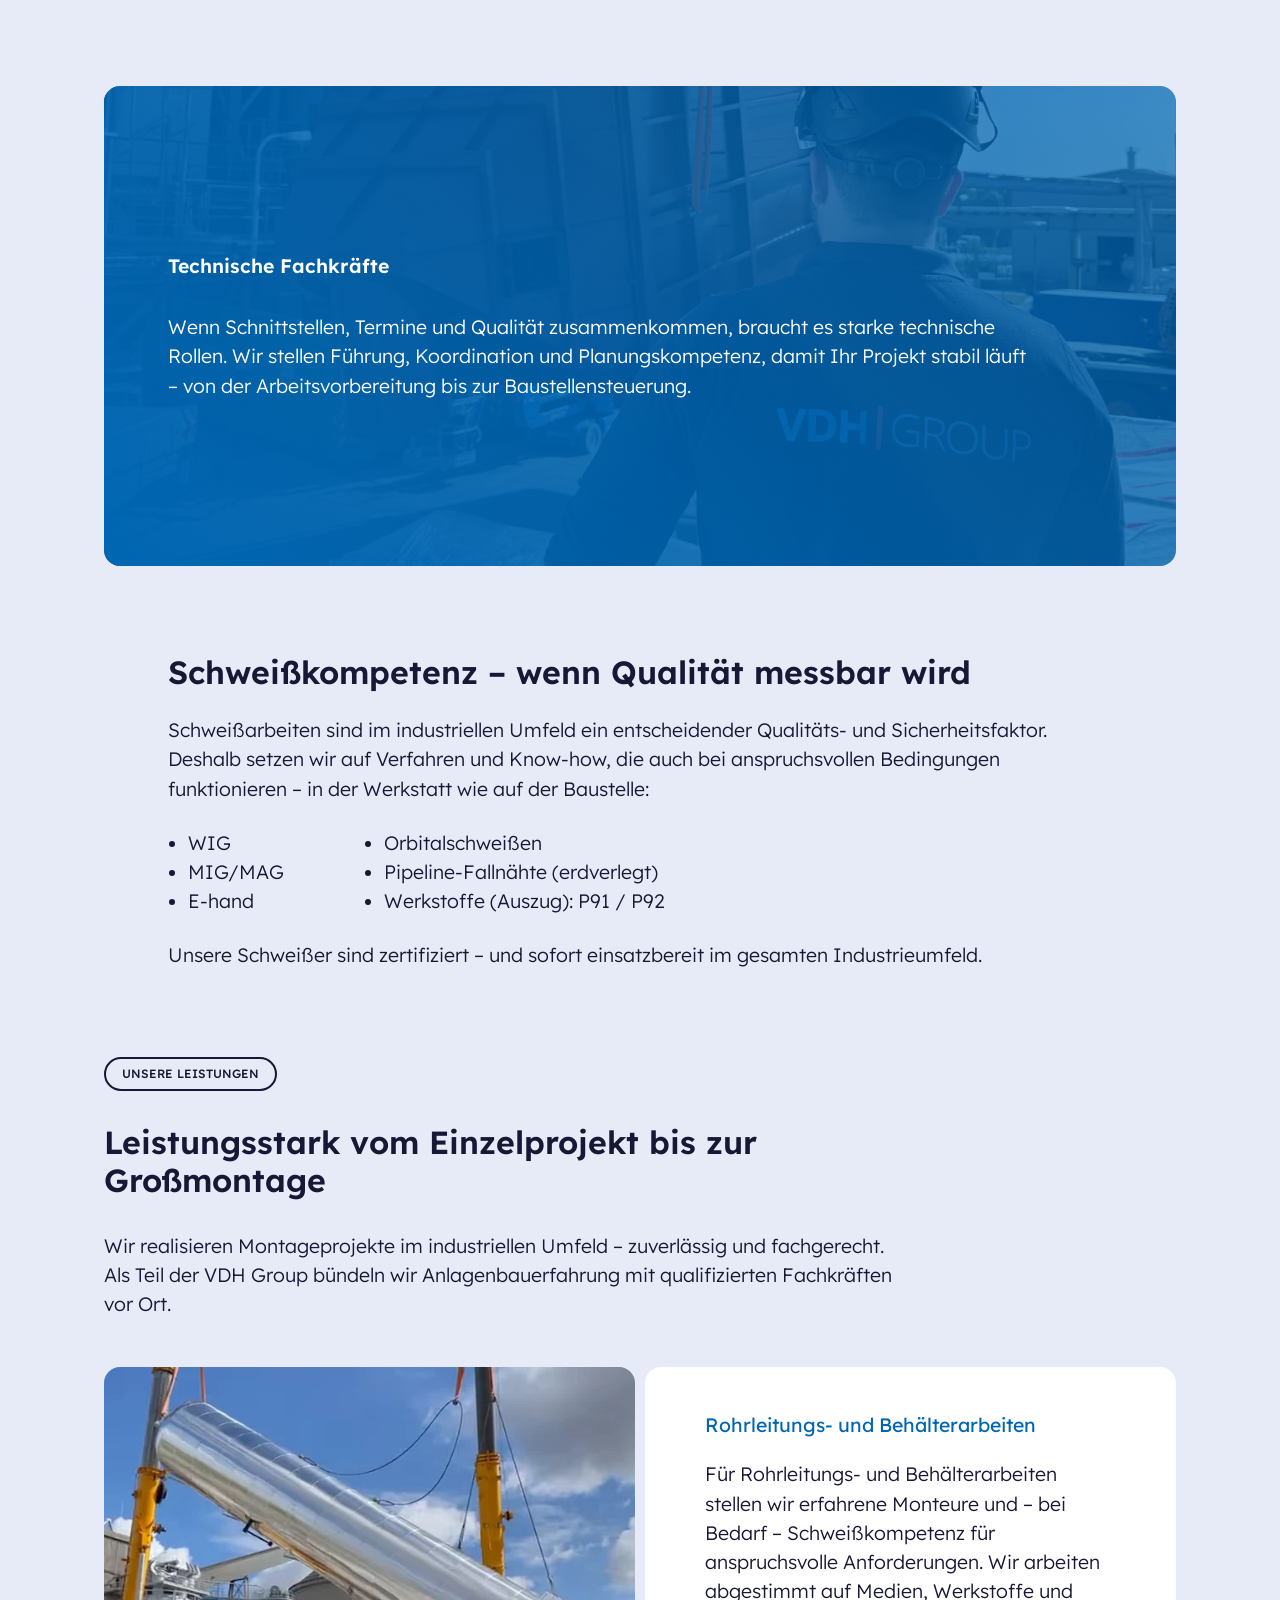
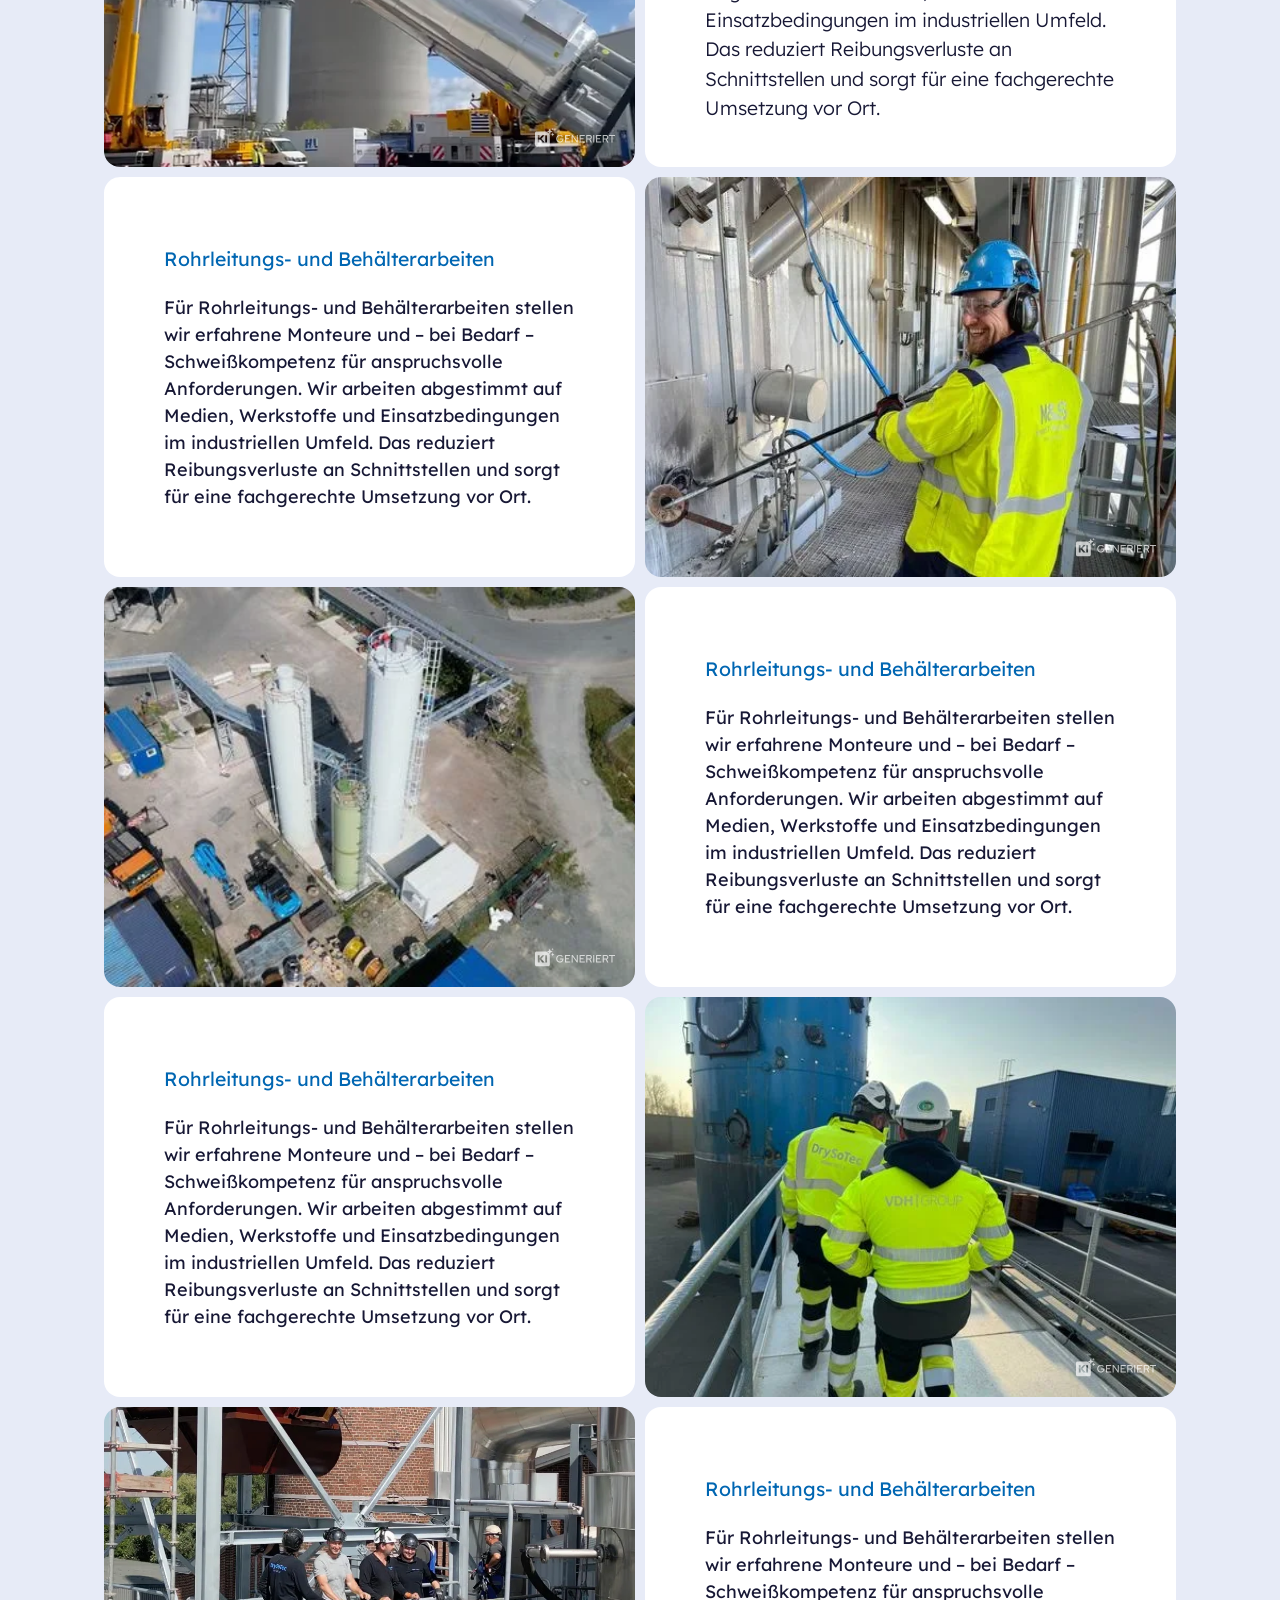
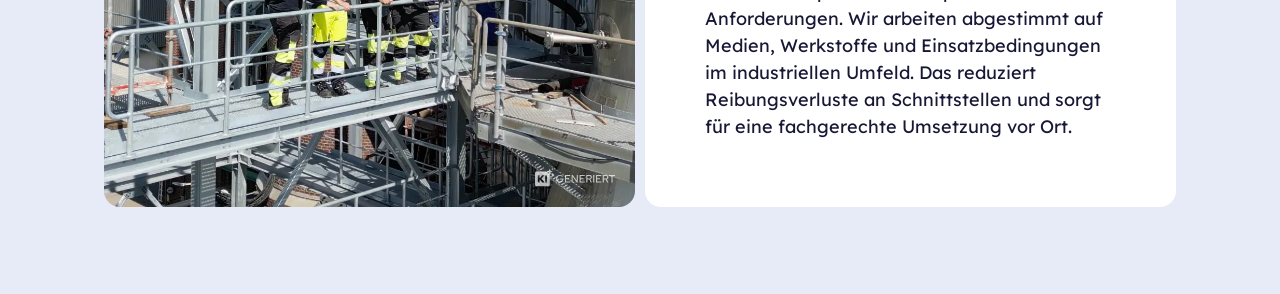
==== index.html @ 7b76cad1 "frist push" ====
<!doctype html>
<html lang="de">
  <head>
    <meta charset="UTF-8" />
    <meta name="viewport" content="width=device-width, initial-scale=1.0" />
    <meta name="description" content="" />
    <meta name="theme-color" content="#000000" />
    <meta name="mobile-web-app-capable" content="yes" />
    <meta
      name="apple-mobile-web-app-status-bar-style"
      content="black-translucent"
    />
    <link rel="shortcut icon" href="favicon.ico" type="image/x-icon" />

    <!-- <script defer src="assets/js/alpine.js"></script> -->

    <link rel="stylesheet" href="assets/css/style.css" />
    <title>
      VDH Industriemontage – Ihr Partner für qualifizierte Fachkräfte
    </title>
  </head>
  <body>
    <header></header>
    <main>
      <section class="my-sec">
        <div class="components">
          <div class="container">
            <div
              class="relative container h-480 rounded-2xl overflow-hidden flex items-center"
            >
              <img
                src="/assets/images/specialists-bg.webp"
                alt=""
                class="absolute inset-0 size-full object-cover object-right z-0"
              />

              <div
                class="absolute inset-0 z-10 bg-[linear-gradient(222deg,#0066b2b3,#0066b2)]"
              ></div>

              <div class="relative z-20 max-w-870 text-white free_text gap-32">
                <h3 class="font-semibold">Technische Fachkräfte</h3>

                <h3>
                  Wenn Schnittstellen, Termine und Qualität zusammenkommen, braucht es starke technische Rollen. Wir stellen Führung, Koordination und Planungskompetenz, damit Ihr Projekt stabil läuft – von der Arbeitsvorbereitung bis zur Baustellensteuerung.


                </h3>
              </div>
            </div>
          </div>
        </div>
      </section>
      <section class="my-sec">
        <div class="components">
          <div class="container">
            <div class="container">
              <div class="free_text max-w-900">
                <h2>Schweißkompetenz – wenn Qualität messbar wird</h2>
                <h3>
                  Schweißarbeiten sind im industriellen Umfeld ein
                  entscheidender Qualitäts- und Sicherheitsfaktor. Deshalb
                  setzen wir auf Verfahren und Know-how, die auch bei
                  anspruchsvollen Bedingungen funktionieren – in der Werkstatt
                  wie auf der Baustelle:
                </h3>
                <div class="flex flex-wrap gap-x-80 w-fit">
                  <ul class="list-disc pl-20 w-fit">
                    <li class=""><h3>WIG</h3></li>
                    <li><h3>MIG/MAG</h3></li>
                    <li><h3>E-hand</h3></li>
                  </ul>
                  <ul class="list-disc pl-20">
                    <li><h3>Orbitalschweißen</h3></li>
                    <li><h3>Pipeline-Fallnähte (erdverlegt)</h3></li>
                    <li><h3>Werkstoffe (Auszug): P91 / P92</h3></li>
                  </ul>
                </div>
                <h3>
                  Unsere Schweißer sind zertifiziert – und sofort einsatzbereit
                  im gesamten Industrieumfeld.
                </h3>
              </div>
            </div>
          </div>
        </div>
      </section>
      <section class="my-sec">
        <div class="container">
          <div class="componets">
            <div class="col mb-bottom gap-32 max-w-800">
              <span
                class="border-2 rounded-full px-16 py-7 text-xs font-medium uppercase w-fit aos-init aos-animate"
                >Unsere Leistungen</span
              >
              <h2 class="text-32 font-semibold aos-init aos-animate">
                Leistungsstark vom Einzelprojekt bis zur Großmontage
              </h2>
              <div class="free_text text-22 aos-init aos-animate">
                Wir realisieren Montageprojekte im industriellen Umfeld –
                zuverlässig und fachgerecht. Als Teil der VDH Group bündeln wir
                Anlagenbauerfahrung mit qualifizierten Fachkräften vor Ort.
              </div>
            </div>
            <div class="col gap-10">
              <div class="cols_1_1 row gap-10">
                <div
                  class="col relative h-400 max-h-400 rounded-2xl overflow-hidden"
                >
                  <img
                    src="assets/images/services1.webp"
                    alt=""
                    class="absolute inset-0 w-full h-full object-cover"
                  />
                  <img
                    src="assets/icons/KI generiert.svg"
                    alt="KI generiert"
                    class="wm_wrapper"
                  />
                </div>
                <div
                  class="col bg-white rounded-2xl flex flex-col justify-center free_text gap-20"
                  style="
                    padding-inline: clamp(1.5rem, 0.513rem + 4.048vw, 4.688rem);
                    padding-block: clamp(1.5rem, 0.997rem + 2.063vw, 3.125rem);
                  "
                >
                  <h3 class="font-normal text-brand-blue">
                    Rohrleitungs- und Behälterarbeiten
                  </h3>
                  <h3>
                    Für Rohrleitungs- und Behälterarbeiten stellen wir erfahrene
                    Monteure und – bei Bedarf – Schweißkompetenz für
                    anspruchsvolle Anforderungen. Wir arbeiten abgestimmt auf
                    Medien, Werkstoffe und Einsatzbedingungen im industriellen
                    Umfeld. Das reduziert Reibungsverluste an Schnittstellen und
                    sorgt für eine fachgerechte Umsetzung vor Ort.
                  </h3>
                </div>
              </div>
              <div class="cols_1_1 row gap-10">
                <div
                  class="col bg-white rounded-2xl flex flex-col justify-center free_text gap-20 order-2 lg:order-1"
                  style="
                    padding-inline: clamp(1.5rem, 0.513rem + 4.048vw, 4.688rem);
                    padding-block: clamp(1.5rem, 0.997rem + 2.063vw, 3.125rem);
                  "
                >
                  <h3 class="font-normal text-brand-blue">
                    Rohrleitungs- und Behälterarbeiten
                  </h3>
                  <h4>
                    Für Rohrleitungs- und Behälterarbeiten stellen wir erfahrene
                    Monteure und – bei Bedarf – Schweißkompetenz für
                    anspruchsvolle Anforderungen. Wir arbeiten abgestimmt auf
                    Medien, Werkstoffe und Einsatzbedingungen im industriellen
                    Umfeld. Das reduziert Reibungsverluste an Schnittstellen und
                    sorgt für eine fachgerechte Umsetzung vor Ort.
                  </h4>
                </div>
                <div
                  class="col relative h-400 max-h-400 rounded-2xl overflow-hidden order-1 lg:order-2"
                >
                  <img
                    src="assets/images/services2.webp"
                    alt=""
                    class="absolute inset-0 w-full h-full object-cover"
                  />
                  <img
                    src="assets/icons/KI generiert.svg"
                    alt="KI generiert"
                    class="wm_wrapper"
                  />
                </div>
              </div>
              <div class="cols_1_1 row gap-10">
                <div
                  class="col relative h-400 max-h-400 rounded-2xl overflow-hidden"
                >
                  <img
                    src="assets/images/services3.webp"
                    alt=""
                    class="absolute inset-0 w-full h-full object-cover"
                  />
                  <img
                    src="assets/icons/KI generiert.svg"
                    alt="KI generiert"
                    class="wm_wrapper"
                  />
                </div>
                <div
                  class="col bg-white rounded-2xl flex flex-col justify-center free_text gap-20"
                  style="
                    padding-inline: clamp(1.5rem, 0.513rem + 4.048vw, 4.688rem);
                    padding-block: clamp(1.5rem, 0.997rem + 2.063vw, 3.125rem);
                  "
                >
                  <h3 class="font-normal text-brand-blue">
                    Rohrleitungs- und Behälterarbeiten
                  </h3>
                  <h4>
                    Für Rohrleitungs- und Behälterarbeiten stellen wir erfahrene
                    Monteure und – bei Bedarf – Schweißkompetenz für
                    anspruchsvolle Anforderungen. Wir arbeiten abgestimmt auf
                    Medien, Werkstoffe und Einsatzbedingungen im industriellen
                    Umfeld. Das reduziert Reibungsverluste an Schnittstellen und
                    sorgt für eine fachgerechte Umsetzung vor Ort.
                  </h4>
                </div>
              </div>
              <div class="cols_1_1 row gap-10">
                <div
                  class="col bg-white rounded-2xl flex flex-col justify-center free_text gap-20 order-2 lg:order-1"
                  style="
                    padding-inline: clamp(1.5rem, 0.513rem + 4.048vw, 4.688rem);
                    padding-block: clamp(1.5rem, 0.997rem + 2.063vw, 3.125rem);
                  "
                >
                  <h3 class="font-normal text-brand-blue">
                    Rohrleitungs- und Behälterarbeiten
                  </h3>
                  <h4>
                    Für Rohrleitungs- und Behälterarbeiten stellen wir erfahrene
                    Monteure und – bei Bedarf – Schweißkompetenz für
                    anspruchsvolle Anforderungen. Wir arbeiten abgestimmt auf
                    Medien, Werkstoffe und Einsatzbedingungen im industriellen
                    Umfeld. Das reduziert Reibungsverluste an Schnittstellen und
                    sorgt für eine fachgerechte Umsetzung vor Ort.
                  </h4>
                </div>
                <div
                  class="col relative h-400 max-h-400 rounded-2xl overflow-hidden order-1 lg:order-2"
                >
                  <img
                    src="assets/images/services4.webp"
                    alt=""
                    class="absolute inset-0 w-full h-full object-cover"
                  />
                  <img
                    src="assets/icons/KI generiert.svg"
                    alt="KI generiert"
                    class="wm_wrapper"
                  />
                </div>
              </div>
              <div class="cols_1_1 row gap-10">
                <div
                  class="col relative h-400 max-h-400 rounded-2xl overflow-hidden"
                >
                  <img
                    src="assets/images/services5.webp"
                    alt=""
                    class="absolute inset-0 w-full h-full object-cover"
                  />
                  <img
                    src="assets/icons/KI generiert.svg"
                    alt="KI generiert"
                    class="wm_wrapper"
                  />
                </div>
                <div
                  class="col bg-white rounded-2xl flex flex-col justify-center free_text gap-20"
                  style="
                    padding-inline: clamp(1.5rem, 0.513rem + 4.048vw, 4.688rem);
                    padding-block: clamp(1.5rem, 0.997rem + 2.063vw, 3.125rem);
                  "
                >
                  <h3 class="font-normal text-brand-blue">
                    Rohrleitungs- und Behälterarbeiten
                  </h3>
                  <h4>
                    Für Rohrleitungs- und Behälterarbeiten stellen wir erfahrene
                    Monteure und – bei Bedarf – Schweißkompetenz für
                    anspruchsvolle Anforderungen. Wir arbeiten abgestimmt auf
                    Medien, Werkstoffe und Einsatzbedingungen im industriellen
                    Umfeld. Das reduziert Reibungsverluste an Schnittstellen und
                    sorgt für eine fachgerechte Umsetzung vor Ort.
                  </h4>
                </div>
              </div>
            </div>
          </div>
        </div>
      </section>
    </main>
    <footer></footer>
    <script src="assets/js/script.js"></script>
  </body>
</html>
---- assets/css/style.css ----
/*! tailwindcss v4.3.3 | MIT License | https://tailwindcss.com */
@layer properties;
[x-cloak] {
  display: none !important;
}
@font-face {
  font-family: "Lexend";
  src: url("../fonts/lexend-variable.ttf") format("truetype");
  font-weight: 100 900;
  font-style: normal;
  font-display: swap;
}
@layer theme, base, components, utilities;
@layer theme {
  :root, :host {
    --font-sans: -apple-system, BlinkMacSystemFont, "Segoe UI", Roboto, "Helvetica Neue",
      "Noto Sans", Arial, sans-serif, "Apple Color Emoji", "Segoe UI Emoji",
      "Segoe UI Symbol", "Noto Color Emoji";
    --font-mono: ui-monospace, SFMono-Regular, Menlo, Monaco, Consolas, "Liberation Mono",
      "Courier New", monospace;
    --color-black: #000;
    --color-white: #fff;
    --spacing: 1px;
    --text-xs: 0.75rem;
    --text-xs--line-height: calc(1 / 0.75);
    --text-sm: 0.875rem;
    --text-sm--line-height: calc(1.25 / 0.875);
    --text-xl: 1.25rem;
    --text-xl--line-height: calc(1.75 / 1.25);
    --font-weight-light: 300;
    --font-weight-normal: 400;
    --font-weight-medium: 500;
    --font-weight-semibold: 600;
    --font-weight-bold: 700;
    --radius-xl: 0.75rem;
    --radius-2xl: 1rem;
    --blur-xs: 4px;
    --default-transition-duration: 150ms;
    --default-transition-timing-function: cubic-bezier(0.4, 0, 0.2, 1);
    --default-font-family: var(--font-sans);
    --default-mono-font-family: var(--font-mono);
    --spacing-sec: clamp(3.4375rem, 2.4603rem + 3.6789vw, 6.875rem);
    --spacing-bottom: clamp(1.5rem, 1rem + 2.5vw, 4rem);
    --color-ghost-white: #e7ebf7;
    --color-red: #b6181f;
    --color-brand-blue: #0066b2;
    --color-dark-blue: #171835;
    --color-light-blue: #cce0f0;
    --font-lexend: "Lexend", sans-serif;
    --text-64: clamp(2.25rem, 1.7525rem + 1.8729vw, 4rem);
    --text-64--line-height: 1.1;
    --text-32: 32px;
    --text-32--line-height: 1.2;
    --text-18: 18px;
    --text-22: clamp(1rem, 0.8934rem + 0.4013vw, 1.375rem);
    --text-22--line-height: 1.5;
  }
}
@layer base {
  *, ::after, ::before, ::backdrop, ::file-selector-button {
    box-sizing: border-box;
    margin: 0;
    padding: 0;
    border: 0 solid;
  }
  html, :host {
    line-height: 1.5;
    -webkit-text-size-adjust: 100%;
    tab-size: 4;
    font-family: var(--default-font-family, -apple-system, BlinkMacSystemFont, "Segoe UI", Roboto, "Helvetica Neue", "Noto Sans", Arial, sans-serif, "Apple Color Emoji", "Segoe UI Emoji", "Segoe UI Symbol", "Noto Color Emoji");
    font-feature-settings: var(--default-font-feature-settings, normal);
    font-variation-settings: var(--default-font-variation-settings, normal);
    -webkit-tap-highlight-color: transparent;
  }
  hr {
    height: 0;
    color: inherit;
    border-top-width: 1px;
  }
  abbr:where([title]) {
    -webkit-text-decoration: underline dotted;
    text-decoration: underline dotted;
  }
  h1, h2, h3, h4, h5, h6 {
    font-size: inherit;
    font-weight: inherit;
  }
  a {
    color: inherit;
    -webkit-text-decoration: inherit;
    text-decoration: inherit;
  }
  b, strong {
    font-weight: bolder;
  }
  code, kbd, samp, pre {
    font-family: var(--default-mono-font-family, ui-monospace, SFMono-Regular, Menlo, Monaco, Consolas, "Liberation Mono", "Courier New", monospace);
    font-feature-settings: var(--default-mono-font-feature-settings, normal);
    font-variation-settings: var(--default-mono-font-variation-settings, normal);
    font-size: 1em;
  }
  small {
    font-size: 80%;
  }
  sub, sup {
    font-size: 75%;
    line-height: 0;
    position: relative;
    vertical-align: baseline;
  }
  sub {
    bottom: -0.25em;
  }
  sup {
    top: -0.5em;
  }
  table {
    text-indent: 0;
    border-color: inherit;
    border-collapse: collapse;
  }
  :-moz-focusring:where(:not(iframe)) {
    outline: auto;
  }
  progress {
    vertical-align: baseline;
  }
  summary {
    display: list-item;
  }
  ol, ul, menu {
    list-style: none;
  }
  img, svg, video, canvas, audio, iframe, embed, object {
    display: block;
    vertical-align: middle;
  }
  img, video {
    max-width: 100%;
    height: auto;
  }
  button, input, select, optgroup, textarea, ::file-selector-button {
    font: inherit;
    font-feature-settings: inherit;
    font-variation-settings: inherit;
    letter-spacing: inherit;
    color: inherit;
    border-radius: 0;
    background-color: transparent;
    opacity: 1;
  }
  :where(select:is([multiple], [size])) optgroup {
    font-weight: bolder;
  }
  :where(select:is([multiple], [size])) optgroup option {
    padding-inline-start: 20px;
  }
  ::file-selector-button {
    margin-inline-end: 4px;
  }
  ::placeholder {
    opacity: 1;
  }
  @supports (not (-webkit-appearance: -apple-pay-button))  or (contain-intrinsic-size: 1px) {
    ::placeholder {
      color: currentcolor;
      @supports (color: color-mix(in lab, red, red)) {
        color: color-mix(in oklab, currentcolor 50%, transparent);
      }
    }
  }
  textarea {
    resize: vertical;
  }
  ::-webkit-search-decoration {
    -webkit-appearance: none;
  }
  ::-webkit-date-and-time-value {
    min-height: 1lh;
    text-align: inherit;
  }
  ::-webkit-datetime-edit {
    display: inline-flex;
  }
  ::-webkit-datetime-edit-fields-wrapper {
    padding: 0;
  }
  ::-webkit-datetime-edit, ::-webkit-datetime-edit-year-field, ::-webkit-datetime-edit-month-field, ::-webkit-datetime-edit-day-field, ::-webkit-datetime-edit-hour-field, ::-webkit-datetime-edit-minute-field, ::-webkit-datetime-edit-second-field, ::-webkit-datetime-edit-millisecond-field, ::-webkit-datetime-edit-meridiem-field {
    padding-block: 0;
  }
  ::-webkit-calendar-picker-indicator {
    line-height: 1;
  }
  :-moz-ui-invalid {
    box-shadow: none;
  }
  button, input:where([type="button"], [type="reset"], [type="submit"]), ::file-selector-button {
    appearance: button;
  }
  ::-webkit-inner-spin-button, ::-webkit-outer-spin-button {
    height: auto;
  }
  [hidden]:where(:not([hidden="until-found"])) {
    display: none !important;
  }
}
@layer utilities {
  .absolute {
    position: absolute;
  }
  .fixed {
    position: fixed;
  }
  .relative {
    position: relative;
  }
  .inset-0 {
    inset: 0px;
  }
  .top-auto {
    top: auto;
  }
  .right-0 {
    right: 0px;
  }
  .-z-1 {
    z-index: calc(1 * -1);
  }
  .z-0 {
    z-index: 0;
  }
  .z-1 {
    z-index: 1;
  }
  .z-10 {
    z-index: 10;
  }
  .z-20 {
    z-index: 20;
  }
  .z-9999 {
    z-index: 9999;
  }
  .z-99999 {
    z-index: 99999;
  }
  .z-999999 {
    z-index: 999999;
  }
  .order-1 {
    order: 1;
  }
  .order-2 {
    order: 2;
  }
  .col-auto {
    grid-column: auto;
  }
  .container {
    width: 100%;
    @media (width >= 450px) {
      max-width: 450px;
    }
    @media (width >= 576px) {
      max-width: 576px;
    }
    @media (width >= 768px) {
      max-width: 768px;
    }
    @media (width >= 992px) {
      max-width: 992px;
    }
    @media (width >= 1200px) {
      max-width: 1200px;
    }
    @media (width >= 1400px) {
      max-width: 1400px;
    }
    @media (width >= 1650px) {
      max-width: 1650px;
    }
  }
  .mx-8 {
    margin-inline: calc(var(--spacing) * 8);
  }
  .mx-882 {
    margin-inline: calc(var(--spacing) * 882);
  }
  .my-sec {
    margin-block: var(--spacing-sec);
  }
  .ms-0 {
    margin-inline-start: 0px;
  }
  .mt-45 {
    margin-top: calc(var(--spacing) * 45);
  }
  .mt-60 {
    margin-top: calc(var(--spacing) * 60);
  }
  .mt-\[100px\] {
    margin-top: 100px;
  }
  .mb-10 {
    margin-bottom: calc(var(--spacing) * 10);
  }
  .mb-20 {
    margin-bottom: calc(var(--spacing) * 20);
  }
  .mb-\[0\.6rem\] {
    margin-bottom: 0.6rem;
  }
  .mb-bottom {
    margin-bottom: var(--spacing-bottom);
  }
  .btn {
    display: block;
    width: fit-content;
    border-radius: calc(infinity * 1px);
    border-style: var(--tw-border-style);
    border-width: 1px;
    padding-inline: calc(var(--spacing) * 20);
    padding-block: calc(var(--spacing) * 14);
    text-align: center;
    font-size: var(--text-xs);
    line-height: var(--tw-leading, var(--text-xs--line-height));
    --tw-font-weight: var(--font-weight-medium);
    font-weight: var(--font-weight-medium);
    text-transform: uppercase;
    transition: all 0.3s ease;
    &:hover {
      @media (hover: hover) {
        --tw-scale-x: 95%;
        --tw-scale-y: 95%;
        --tw-scale-z: 95%;
        scale: var(--tw-scale-x) var(--tw-scale-y);
      }
    }
    @media (width >= 576px) {
      padding-inline: calc(var(--spacing) * 24);
    }
    @media (width >= 768px) {
      padding-inline: calc(var(--spacing) * 28);
    }
  }
  .block {
    display: block;
  }
  .flex {
    display: flex;
  }
  .grid {
    display: grid;
  }
  .table {
    display: table;
  }
  .size-65 {
    width: calc(var(--spacing) * 65);
    height: calc(var(--spacing) * 65);
  }
  .size-full {
    width: 100%;
    height: 100%;
  }
  .h-4 {
    height: calc(var(--spacing) * 4);
  }
  .h-80 {
    height: calc(var(--spacing) * 80);
  }
  .h-400 {
    height: calc(var(--spacing) * 400);
  }
  .h-480 {
    height: calc(var(--spacing) * 480);
  }
  .h-\[30rem\] {
    height: 30rem;
  }
  .h-dvh {
    height: 100dvh;
  }
  .h-full {
    height: 100%;
  }
  .max-h-400 {
    max-height: calc(var(--spacing) * 400);
  }
  .max-h-full {
    max-height: 100%;
  }
  .min-h-max {
    min-height: max-content;
  }
  .w-96 {
    width: calc(var(--spacing) * 96);
  }
  .w-dvw {
    width: 100dvw;
  }
  .w-fit {
    width: fit-content;
  }
  .w-full {
    width: 100%;
  }
  .max-w-3 {
    max-width: calc(var(--spacing) * 3);
  }
  .max-w-100 {
    max-width: calc(var(--spacing) * 100);
  }
  .max-w-800 {
    max-width: calc(var(--spacing) * 800);
  }
  .max-w-870 {
    max-width: calc(var(--spacing) * 870);
  }
  .max-w-880 {
    max-width: calc(var(--spacing) * 880);
  }
  .max-w-882 {
    max-width: calc(var(--spacing) * 882);
  }
  .max-w-900 {
    max-width: calc(var(--spacing) * 900);
  }
  .max-w-1000 {
    max-width: calc(var(--spacing) * 1000);
  }
  .flex-shrink {
    flex-shrink: 1;
  }
  .shrink-0 {
    flex-shrink: 0;
  }
  .flex-grow {
    flex-grow: 1;
  }
  .grow {
    flex-grow: 1;
  }
  .border-collapse {
    border-collapse: collapse;
  }
  .translate-x-0 {
    --tw-translate-x: 0px;
    translate: var(--tw-translate-x) var(--tw-translate-y);
  }
  .translate-x-1 {
    --tw-translate-x: var(--spacing);
    translate: var(--tw-translate-x) var(--tw-translate-y);
  }
  .translate-x-1\/2 {
    --tw-translate-x: calc(1 / 2 * 100%);
    translate: var(--tw-translate-x) var(--tw-translate-y);
  }
  .translate-x-full {
    --tw-translate-x: 100%;
    translate: var(--tw-translate-x) var(--tw-translate-y);
  }
  .btn-light {
    background-color: var(--color-ghost-white);
    color: var(--color-dark-blue);
    --tw-duration: 300ms;
    transition-duration: 300ms;
    &:hover {
      @media (hover: hover) {
        --tw-scale-x: 95%;
        --tw-scale-y: 95%;
        --tw-scale-z: 95%;
        scale: var(--tw-scale-x) var(--tw-scale-y);
      }
    }
    &:hover {
      @media (hover: hover) {
        border-color: var(--color-red);
      }
    }
    &:hover {
      @media (hover: hover) {
        background-color: var(--color-red);
      }
    }
    &:hover {
      @media (hover: hover) {
        color: var(--color-white);
      }
    }
  }
  .scale-x-\[-1\] {
    --tw-scale-x: -1;
    scale: var(--tw-scale-x) var(--tw-scale-y);
  }
  .rotate-180 {
    rotate: 180deg;
  }
  .cursor-pointer {
    cursor: pointer;
  }
  .resize {
    resize: both;
  }
  .list-disc {
    list-style-type: disc;
  }
  .grid-cols-2 {
    grid-template-columns: repeat(2, minmax(0, 1fr));
  }
  .flex-col {
    flex-direction: column;
  }
  .flex-wrap {
    flex-wrap: wrap;
  }
  .place-items-center {
    place-items: center;
  }
  .items-center {
    align-items: center;
  }
  .items-end {
    align-items: flex-end;
  }
  .items-start {
    align-items: flex-start;
  }
  .justify-between {
    justify-content: space-between;
  }
  .justify-center {
    justify-content: center;
  }
  .justify-start {
    justify-content: flex-start;
  }
  .gap-0 {
    gap: 0px;
  }
  .gap-10 {
    gap: calc(var(--spacing) * 10);
  }
  .gap-12 {
    gap: calc(var(--spacing) * 12);
  }
  .gap-15 {
    gap: calc(var(--spacing) * 15);
  }
  .gap-16 {
    gap: calc(var(--spacing) * 16);
  }
  .gap-18 {
    gap: calc(var(--spacing) * 18);
  }
  .gap-20 {
    gap: calc(var(--spacing) * 20);
  }
  .gap-25 {
    gap: calc(var(--spacing) * 25);
  }
  .gap-32 {
    gap: calc(var(--spacing) * 32);
  }
  .gap-45 {
    gap: calc(var(--spacing) * 45);
  }
  .gap-60 {
    gap: calc(var(--spacing) * 60);
  }
  .gap-75 {
    gap: calc(var(--spacing) * 75);
  }
  .gap-80 {
    gap: calc(var(--spacing) * 80);
  }
  :where(.space-y-40 > :not(:last-child)) {
    --tw-space-y-reverse: 0;
    margin-block-start: calc(calc(var(--spacing) * 40) * var(--tw-space-y-reverse));
    margin-block-end: calc(calc(var(--spacing) * 40) * calc(1 - var(--tw-space-y-reverse)));
  }
  .gap-x-80 {
    column-gap: calc(var(--spacing) * 80);
  }
  .overflow-hidden {
    overflow: hidden;
  }
  .overflow-y-auto {
    overflow-y: auto;
  }
  .rounded-2xl {
    border-radius: var(--radius-2xl);
  }
  .rounded-\[1\.25rem\] {
    border-radius: 1.25rem;
  }
  .rounded-full {
    border-radius: calc(infinity * 1px);
  }
  .border {
    border-style: var(--tw-border-style);
    border-width: 1px;
  }
  .border-2 {
    border-style: var(--tw-border-style);
    border-width: 2px;
  }
  .bg-black {
    background-color: var(--color-black);
  }
  .bg-black\/0 {
    background-color: color-mix(in srgb, #000 0%, transparent);
    @supports (color: color-mix(in lab, red, red)) {
      background-color: color-mix(in oklab, var(--color-black) 0%, transparent);
    }
  }
  .bg-black\/70 {
    background-color: color-mix(in srgb, #000 70%, transparent);
    @supports (color: color-mix(in lab, red, red)) {
      background-color: color-mix(in oklab, var(--color-black) 70%, transparent);
    }
  }
  .bg-black\/90 {
    background-color: color-mix(in srgb, #000 90%, transparent);
    @supports (color: color-mix(in lab, red, red)) {
      background-color: color-mix(in oklab, var(--color-black) 90%, transparent);
    }
  }
  .bg-brand-blue {
    background-color: var(--color-brand-blue);
  }
  .bg-dark-blue {
    background-color: var(--color-dark-blue);
  }
  .bg-white {
    background-color: var(--color-white);
  }
  .bg-white\/70 {
    background-color: color-mix(in srgb, #fff 70%, transparent);
    @supports (color: color-mix(in lab, red, red)) {
      background-color: color-mix(in oklab, var(--color-white) 70%, transparent);
    }
  }
  .bg-\[linear-gradient\(222deg\,\#0066b2b3\,\#0066b2\)\] {
    background-image: linear-gradient(222deg,#0066b2b3,#0066b2);
  }
  .bg-\[linear-gradient\(222deg\,var\(--color-brand-blue-light\)\,var\(--color-brand-blue\)\)\] {
    background-image: linear-gradient(222deg,var(--color-brand-blue-light),var(--color-brand-blue));
  }
  .object-cover {
    object-fit: cover;
  }
  .object-right {
    object-position: right;
  }
  .p-16 {
    padding: calc(var(--spacing) * 16);
  }
  .p-25 {
    padding: calc(var(--spacing) * 25);
  }
  .p-30 {
    padding: calc(var(--spacing) * 30);
  }
  .p-sec {
    padding: var(--spacing-sec);
  }
  .px-0 {
    padding-inline: 0px;
  }
  .px-16 {
    padding-inline: calc(var(--spacing) * 16);
  }
  .py-7 {
    padding-block: calc(var(--spacing) * 7);
  }
  .ps-0 {
    padding-inline-start: 0px;
  }
  .pt-55 {
    padding-top: calc(var(--spacing) * 55);
  }
  .pr-10 {
    padding-right: calc(var(--spacing) * 10);
  }
  .pl-0 {
    padding-left: 0px;
  }
  .pl-20 {
    padding-left: calc(var(--spacing) * 20);
  }
  .pl-30 {
    padding-left: calc(var(--spacing) * 30);
  }
  .text-start {
    text-align: start;
  }
  .text-22 {
    font-size: var(--text-22);
    line-height: var(--tw-leading, var(--text-22--line-height));
  }
  .text-32 {
    font-size: var(--text-32);
    line-height: var(--tw-leading, var(--text-32--line-height));
  }
  .text-xl {
    font-size: var(--text-xl);
    line-height: var(--tw-leading, var(--text-xl--line-height));
  }
  .text-xs {
    font-size: var(--text-xs);
    line-height: var(--tw-leading, var(--text-xs--line-height));
  }
  .font-bold {
    --tw-font-weight: var(--font-weight-bold);
    font-weight: var(--font-weight-bold);
  }
  .font-medium {
    --tw-font-weight: var(--font-weight-medium);
    font-weight: var(--font-weight-medium);
  }
  .font-normal {
    --tw-font-weight: var(--font-weight-normal);
    font-weight: var(--font-weight-normal);
  }
  .font-semibold {
    --tw-font-weight: var(--font-weight-semibold);
    font-weight: var(--font-weight-semibold);
  }
  .text-black {
    color: var(--color-black);
  }
  .text-brand-blue {
    color: var(--color-brand-blue);
  }
  .text-dark-blue {
    color: var(--color-dark-blue);
  }
  .text-white {
    color: var(--color-white);
  }
  .uppercase {
    text-transform: uppercase;
  }
  .underline {
    text-decoration-line: underline;
  }
  .opacity-0 {
    opacity: 0%;
  }
  .opacity-70 {
    opacity: 70%;
  }
  .mix-blend-difference {
    mix-blend-mode: difference;
  }
  .outline {
    outline-style: var(--tw-outline-style);
    outline-width: 1px;
  }
  .brightness-0 {
    --tw-brightness: brightness(0%);
    filter: var(--tw-blur,) var(--tw-brightness,) var(--tw-contrast,) var(--tw-grayscale,) var(--tw-hue-rotate,) var(--tw-invert,) var(--tw-saturate,) var(--tw-sepia,) var(--tw-drop-shadow,);
  }
  .brightness-70 {
    --tw-brightness: brightness(70%);
    filter: var(--tw-blur,) var(--tw-brightness,) var(--tw-contrast,) var(--tw-grayscale,) var(--tw-hue-rotate,) var(--tw-invert,) var(--tw-saturate,) var(--tw-sepia,) var(--tw-drop-shadow,);
  }
  .invert {
    --tw-invert: invert(100%);
    filter: var(--tw-blur,) var(--tw-brightness,) var(--tw-contrast,) var(--tw-grayscale,) var(--tw-hue-rotate,) var(--tw-invert,) var(--tw-saturate,) var(--tw-sepia,) var(--tw-drop-shadow,);
  }
  .filter {
    filter: var(--tw-blur,) var(--tw-brightness,) var(--tw-contrast,) var(--tw-grayscale,) var(--tw-hue-rotate,) var(--tw-invert,) var(--tw-saturate,) var(--tw-sepia,) var(--tw-drop-shadow,);
  }
  .backdrop-blur-xs {
    --tw-backdrop-blur: blur(var(--blur-xs));
    -webkit-backdrop-filter: var(--tw-backdrop-blur,) var(--tw-backdrop-brightness,) var(--tw-backdrop-contrast,) var(--tw-backdrop-grayscale,) var(--tw-backdrop-hue-rotate,) var(--tw-backdrop-invert,) var(--tw-backdrop-opacity,) var(--tw-backdrop-saturate,) var(--tw-backdrop-sepia,);
    backdrop-filter: var(--tw-backdrop-blur,) var(--tw-backdrop-brightness,) var(--tw-backdrop-contrast,) var(--tw-backdrop-grayscale,) var(--tw-backdrop-hue-rotate,) var(--tw-backdrop-invert,) var(--tw-backdrop-opacity,) var(--tw-backdrop-saturate,) var(--tw-backdrop-sepia,);
  }
  .backdrop-filter {
    -webkit-backdrop-filter: var(--tw-backdrop-blur,) var(--tw-backdrop-brightness,) var(--tw-backdrop-contrast,) var(--tw-backdrop-grayscale,) var(--tw-backdrop-hue-rotate,) var(--tw-backdrop-invert,) var(--tw-backdrop-opacity,) var(--tw-backdrop-saturate,) var(--tw-backdrop-sepia,);
    backdrop-filter: var(--tw-backdrop-blur,) var(--tw-backdrop-brightness,) var(--tw-backdrop-contrast,) var(--tw-backdrop-grayscale,) var(--tw-backdrop-hue-rotate,) var(--tw-backdrop-invert,) var(--tw-backdrop-opacity,) var(--tw-backdrop-saturate,) var(--tw-backdrop-sepia,);
  }
  .transition {
    transition-property: color, background-color, border-color, outline-color, text-decoration-color, fill, stroke, --tw-gradient-from, --tw-gradient-via, --tw-gradient-to, opacity, box-shadow, transform, translate, scale, rotate, filter, -webkit-backdrop-filter, backdrop-filter, display, content-visibility, overlay, pointer-events;
    transition-timing-function: var(--tw-ease, var(--default-transition-timing-function));
    transition-duration: var(--tw-duration, var(--default-transition-duration));
  }
  .text-shadow-sm {
    text-shadow: 0px 1px 0px var(--tw-text-shadow-color, rgb(0 0 0 / 0.075)), 0px 1px 1px var(--tw-text-shadow-color, rgb(0 0 0 / 0.075)), 0px 2px 2px var(--tw-text-shadow-color, rgb(0 0 0 / 0.075));
  }
  .text-shadow-white {
    --tw-text-shadow-color: #fff;
    @supports (color: color-mix(in lab, red, red)) {
      --tw-text-shadow-color: color-mix(in oklab, var(--color-white) var(--tw-text-shadow-alpha), transparent);
    }
  }
  .transition-slow {
    transition: all 0.3s ease;
  }
  @media not (width >= 768px) {
    .not-md\:w-20 {
      width: calc(var(--spacing) * 20);
    }
    .not-md\:flex-col {
      flex-direction: column;
    }
    .not-md\:pb-96 {
      padding-bottom: calc(var(--spacing) * 96);
    }
  }
  @media not (width >= 1200px) {
    .not-xl\:top-0 {
      top: 0px;
    }
    .not-xl\:pt-55 {
      padding-top: calc(var(--spacing) * 55);
    }
  }
  @media (hover: hover) {
    .group-hover\:right-full:is(:where(.group):hover *) {
      right: 100%;
    }
    .group-hover\:bg-black\/70:is(:where(.group):hover *) {
      background-color: color-mix(in srgb, #000 70%, transparent);
    }
    @supports (color: color-mix(in lab, red, red)) {
      .group-hover\:bg-black\/70:is(:where(.group):hover *) {
        background-color: color-mix(in oklab, var(--color-black) 70%, transparent);
      }
    }
    .group-hover\:opacity-0:is(:where(.group):hover *) {
      opacity: 0%;
    }
    .group-hover\:opacity-100:is(:where(.group):hover *) {
      opacity: 100%;
    }
    .group-hover\:brightness-\[unset\]:is(:where(.group):hover *) {
      --tw-brightness: brightness(unset);
      filter: var(--tw-blur,) var(--tw-brightness,) var(--tw-contrast,) var(--tw-grayscale,) var(--tw-hue-rotate,) var(--tw-invert,) var(--tw-saturate,) var(--tw-sepia,) var(--tw-drop-shadow,);
    }
    .group-hover\:invert-\[unset\]:is(:where(.group):hover *) {
      --tw-invert: invert(unset);
      filter: var(--tw-blur,) var(--tw-brightness,) var(--tw-contrast,) var(--tw-grayscale,) var(--tw-hue-rotate,) var(--tw-invert,) var(--tw-saturate,) var(--tw-sepia,) var(--tw-drop-shadow,);
    }
  }
  @media (width >= 768px) {
    .md\:hidden {
      display: none;
    }
    .md\:w-1\/2 {
      width: calc(1 / 2 * 100%);
    }
    .md\:grid-cols-2 {
      grid-template-columns: repeat(2, minmax(0, 1fr));
    }
  }
  @media (width >= 992px) {
    .lg\:order-1 {
      order: 1;
    }
    .lg\:order-2 {
      order: 2;
    }
    .lg\:h-auto {
      height: auto;
    }
    .lg\:max-h-400 {
      max-height: calc(var(--spacing) * 400);
    }
    .lg\:w-1\/3 {
      width: calc(1 / 3 * 100%);
    }
  }
  @media (width >= 1200px) {
    .xl\:bottom-0 {
      bottom: 0px;
    }
    .xl\:hidden {
      display: none;
    }
    .xl\:w-163 {
      width: calc(var(--spacing) * 163);
    }
    .xl\:gap-24 {
      gap: calc(var(--spacing) * 24);
    }
    .xl\:gap-40 {
      gap: calc(var(--spacing) * 40);
    }
    .xl\:gap-50 {
      gap: calc(var(--spacing) * 50);
    }
    .xl\:gap-60 {
      gap: calc(var(--spacing) * 60);
    }
    .xl\:p-30 {
      padding: calc(var(--spacing) * 30);
    }
  }
}
html {
  scroll-behavior: smooth;
}
@layer components {
  .container {
    margin-inline: auto;
    padding-inline: calc(var(--spacing) * 16);
    @media (width >= 768px) {
      padding-inline: calc(var(--spacing) * 40);
    }
    @media (width >= 1200px) {
      padding-inline: calc(var(--spacing) * 64);
    }
  }
}
@layer base {
  * {
    scrollbar-width: thin;
    --tw-scrollbar-thumb: var(--color-ghost-white);
    --tw-scrollbar-track: var(--color-dark-blue);
    scrollbar-color: var(--tw-scrollbar-thumb) var(--tw-scrollbar-track);
  }
  body {
    background-color: var(--color-ghost-white);
    font-family: var(--font-lexend);
    --tw-font-weight: var(--font-weight-light);
    font-weight: var(--font-weight-light);
    overflow-wrap: break-word;
    color: var(--color-dark-blue);
    @media (width >= 768px) {
      font-size: var(--text-18);
    }
    -webkit-hyphens: auto;
    hyphens: auto;
  }
  button {
    cursor: pointer;
    text-align: inherit;
    text-transform: inherit;
  }
  .sec_link {
    display: flex;
    cursor: default;
    align-items: center;
    justify-content: flex-end;
    gap: calc(var(--spacing) * 10);
  }
  .sec_name {
    border-radius: var(--radius-xl);
    background-color: var(--color-white);
    padding-inline: calc(var(--spacing) * 12);
    padding-block: calc(var(--spacing) * 6);
    font-size: var(--text-sm);
    line-height: var(--tw-leading, var(--text-sm--line-height));
    --tw-font-weight: var(--font-weight-medium);
    font-weight: var(--font-weight-medium);
    opacity: 0%;
    --tw-shadow: 0 4px 4px var(--tw-shadow-color, #00000026);
    box-shadow: var(--tw-inset-shadow), var(--tw-inset-ring-shadow), var(--tw-ring-offset-shadow), var(--tw-ring-shadow), var(--tw-shadow);
    transition: all 0.3s ease;
    &:is(:where(.group):is(.active) *) {
      opacity: 100%;
    }
  }
  .sec_indi {
    width: calc(var(--spacing) * 12);
    height: calc(var(--spacing) * 12);
    cursor: pointer;
    border-radius: calc(infinity * 1px);
    border-style: var(--tw-border-style);
    border-width: 1px;
    border-color: var(--color-red);
    transition: all 0.3s ease;
    &:is(:where(.group):is(.active) *) {
      background-color: var(--color-red);
    }
  }
  .animated_line::after {
    position: absolute;
    bottom: 0px;
    left: 0px;
    border-bottom-style: var(--tw-border-style);
    border-bottom-width: 1px;
    --tw-content: '';
    content: var(--tw-content);
    animation-name: line_effect;
    animation-timing-function: ease-in;
    animation-duration: 0.5s;
    animation-delay: 0.5s;
    animation-play-state: paused;
    animation-fill-mode: forwards;
  }
  .open .animated_line::after {
    animation-play-state: running;
  }
  @keyframes line_effect {
    0% {
      width: 0%;
    }
    100% {
      width: 100%;
    }
  }
  .row {
    display: grid;
    gap: calc(var(--spacing) * 20);
  }
  @media (width >= 992px) {
    .row.col_1_1 {
      grid-template-columns: repeat(2, minmax(0, 1fr));
    }
    .row.col_1_2 {
      grid-template-columns: repeat(3, minmax(0, 1fr));
    }
  }
  .row.col_2_1 {
    grid-template-columns: repeat(3, minmax(0, 1fr));
  }
  .row.col_1_2 .col:last-child {
    grid-column: span 2 / span 2;
  }
  .row.col_2_1 .col:first-child {
    grid-column: span 2 / span 2;
  }
  .col.box {
    border-radius: var(--radius-2xl);
    background-color: var(--color-white);
    padding: calc(var(--spacing) * 40);
  }
  .box.fancy {
    border-left-style: var(--tw-border-style);
    border-left-width: 8px;
    border-color: var(--color-red);
  }
  .free_text a:not(.btn) {
    --tw-font-weight: var(--font-weight-semibold);
    font-weight: var(--font-weight-semibold);
    text-decoration-line: underline;
  }
  .free_text :is(b, strong) {
    --tw-font-weight: var(--font-weight-semibold);
    font-weight: var(--font-weight-semibold);
  }
  .free_text span:not(.btn span) {
    --tw-font-weight: var(--font-weight-semibold);
    font-weight: var(--font-weight-semibold);
    color: var(--color-brand-blue);
  }
  .free_text {
    display: flex;
    flex-direction: column;
    gap: calc(var(--spacing) * 20);
  }
  .free_text h1 {
    font-size: var(--text-64);
    line-height: var(--tw-leading, var(--text-64--line-height));
    --tw-font-weight: var(--font-weight-semibold);
    font-weight: var(--font-weight-semibold);
  }
  .free_text h2 {
    font-size: var(--text-32);
    line-height: var(--tw-leading, var(--text-32--line-height));
    --tw-font-weight: var(--font-weight-semibold);
    font-weight: var(--font-weight-semibold);
  }
  .free_text h3 {
    font-size: var(--text-22);
    line-height: var(--tw-leading, var(--text-22--line-height));
    --tw-font-weight: var(--font-weight-light);
    font-weight: var(--font-weight-light);
  }
  .free_text h4 {
    font-size: var(--text-18);
  }
  .free_text :is(h4, h5, h6) {
    --tw-font-weight: var(--font-weight-normal);
    font-weight: var(--font-weight-normal);
  }
  .ctm_sec {
    position: relative;
    z-index: 1;
  }
  .sec_bg, .overlay {
    position: absolute;
    inset: 0px;
    z-index: calc(1 * -1);
  }
  .sec_bg :is(img, video, div) {
    width: 100%;
    height: 100%;
    object-fit: cover;
  }
  .row {
    display: grid;
    gap: calc(var(--spacing) * 25);
    @media (width >= 1200px) {
      gap: calc(var(--spacing) * 50);
    }
  }
  @media (width >= 992px) {
    .cols_1_1 {
      grid-template-columns: repeat(2, minmax(0, 1fr));
    }
    .cols_1_2, .cols_2_1 {
      grid-template-columns: repeat(3, minmax(0, 1fr));
    }
    .cols_1_2 .col:last-child, .cols_2_1 .col:first-child {
      grid-column: span 2 / span 2;
    }
  }
  .free_text {
    display: flex;
    flex-direction: column;
    gap: calc(var(--spacing) * 25);
    @media (width >= 1400px) {
      gap: calc(var(--spacing) * 40);
    }
  }
  .col {
    display: flex;
    flex-direction: column;
    gap: calc(var(--spacing) * 50);
    @media (width >= 1200px) {
      gap: calc(var(--spacing) * 100);
    }
  }
  .col .btn {
    margin-top: calc(var(--spacing) * 15);
    @media (width >= 1400px) {
      margin-top: calc(var(--spacing) * 20);
    }
  }
  .col.box-blue {
    background-color: var(--color-light-blue);
    padding: var(--spacing-sec);
  }
  .heading_h1 {
    font-size: var(--text-64);
    line-height: var(--tw-leading, var(--text-64--line-height));
    --tw-font-weight: var(--font-weight-normal);
    font-weight: var(--font-weight-normal);
  }
  .heading_h2 {
    font-size: var(--text-32);
    line-height: var(--tw-leading, var(--text-32--line-height));
    --tw-font-weight: var(--font-weight-normal);
    font-weight: var(--font-weight-normal);
  }
  .heading_h3 {
    font-size: var(--text-22);
    line-height: var(--tw-leading, var(--text-22--line-height));
    --tw-font-weight: var(--font-weight-semibold);
    font-weight: var(--font-weight-semibold);
  }
  .ctm_list {
    list-style-type: none;
  }
  .ctm_list li {
    position: relative;
    padding-left: calc(var(--spacing) * 30);
    &::before {
      content: var(--tw-content);
      position: absolute;
    }
    &::before {
      content: var(--tw-content);
      top: calc(var(--spacing) * 3);
    }
    &::before {
      content: var(--tw-content);
      left: 0px;
    }
    &::before {
      content: var(--tw-content);
      height: calc(var(--spacing) * 21);
    }
    &::before {
      content: var(--tw-content);
      width: calc(var(--spacing) * 21);
    }
    &::before {
      content: var(--tw-content);
      --tw-translate-x: 0px;
      --tw-translate-y: 0px;
      translate: var(--tw-translate-x) var(--tw-translate-y);
    }
    &::before {
      content: var(--tw-content);
      --tw-content: '';
      content: var(--tw-content);
    }
  }
  .ctm_blockquote {
    display: flex;
    flex-direction: column;
    gap: calc(var(--spacing) * 10);
    border-left-style: var(--tw-border-style);
    border-left-width: 2px;
    background-color: color-mix(in srgb, #000 5%, transparent);
    @supports (color: color-mix(in lab, red, red)) {
      background-color: color-mix(in oklab, var(--color-black) 5%, transparent);
    }
    padding: calc(var(--spacing) * 20);
  }
  .ctm_code {
    background-color: color-mix(in srgb, #000 90%, transparent);
    @supports (color: color-mix(in lab, red, red)) {
      background-color: color-mix(in oklab, var(--color-black) 90%, transparent);
    }
    padding: calc(var(--spacing) * 16);
    color: var(--color-white);
  }
  .free_text :is(u, a):not(.btn), .col :is(u, a):not(.btn) {
    text-decoration-line: underline;
    text-underline-offset: 2px;
  }
  .col .ctm_image {
    height: 100%;
    width: 100%;
    border-radius: var(--radius-2xl);
    object-fit: cover;
  }
  .col .ctm_video {
    height: 100%;
    width: 100%;
    border-radius: var(--radius-2xl);
    object-fit: cover;
  }
  .free_text ul {
    gap: calc(var(--spacing) * 16);
  }
  .anchor-section {
    scroll-margin-top: 96px;
  }
  .compact-box {
    max-width: calc(var(--spacing) * 1000);
    @media (width >= 1200px) {
      padding-inline-start: var(--spacing-sec);
    }
  }
  .wm_wrapper {
    position: absolute;
    right: calc(var(--spacing) * 20);
    bottom: calc(var(--spacing) * 20);
  }
}
.ctm_list li:before {
  background-image: url('data:image/svg+xml,<svg xmlns="http://www.w3.org/2000/svg" width="100%" height="100%" viewBox="0 0 21 21" fill="none" preserveAspectRatio="xMidYMid meet" aria-hidden="true" role="img"><path d="M8.93136 15.2015L16.362 7.77083L15.1974 6.60616L8.93136 12.8722L5.78136 9.72217L4.61668 10.8868L8.93136 15.2015ZM10.5019 21C9.04962 21 7.68453 20.7244 6.40666 20.1733C5.12879 19.6221 4.01726 18.8741 3.07208 17.9293C2.12689 16.9845 1.37854 15.8734 0.827013 14.5961C0.275671 13.3188 0 11.9541 0 10.5019C0 9.04962 0.275579 7.68453 0.826737 6.40666C1.37789 5.12879 2.12588 4.01726 3.0707 3.07208C4.01551 2.12689 5.12658 1.37854 6.40389 0.827013C7.68121 0.275671 9.04593 0 10.4981 0C11.9504 0 13.3155 0.275578 14.5933 0.826736C15.8712 1.37789 16.9827 2.12588 17.9279 3.0707C18.8731 4.01551 19.6215 5.12658 20.173 6.40389C20.7243 7.68121 21 9.04593 21 10.4981C21 11.9504 20.7244 13.3155 20.1733 14.5933C19.6221 15.8712 18.8741 16.9827 17.9293 17.9279C16.9845 18.8731 15.8734 19.6215 14.5961 20.173C13.3188 20.7243 11.9541 21 10.5019 21ZM10.5 19.3421C12.9684 19.3421 15.0592 18.4855 16.7724 16.7724C18.4855 15.0592 19.3421 12.9684 19.3421 10.5C19.3421 8.03158 18.4855 5.94079 16.7724 4.22763C15.0592 2.51447 12.9684 1.65789 10.5 1.65789C8.03158 1.65789 5.94079 2.51447 4.22763 4.22763C2.51447 5.94079 1.65789 8.03158 1.65789 10.5C1.65789 12.9684 2.51447 15.0592 4.22763 16.7724C5.94079 18.4855 8.03158 19.3421 10.5 19.3421Z" fill="%23b6181f"></path></svg>');
}
.box-blue1 .ctm_list li:before {
  background-image: url('data:image/svg+xml,<svg xmlns="http://www.w3.org/2000/svg" width="100%" height="100%" viewBox="0 0 21 21" fill="none" preserveAspectRatio="xMidYMid meet" aria-hidden="true" role="img"><path d="M8.93136 15.2015L16.362 7.77083L15.1974 6.60616L8.93136 12.8722L5.78136 9.72217L4.61668 10.8868L8.93136 15.2015ZM10.5019 21C9.04962 21 7.68453 20.7244 6.40666 20.1733C5.12879 19.6221 4.01726 18.8741 3.07208 17.9293C2.12689 16.9845 1.37854 15.8734 0.827013 14.5961C0.275671 13.3188 0 11.9541 0 10.5019C0 9.04962 0.275579 7.68453 0.826737 6.40666C1.37789 5.12879 2.12588 4.01726 3.0707 3.07208C4.01551 2.12689 5.12658 1.37854 6.40389 0.827013C7.68121 0.275671 9.04593 0 10.4981 0C11.9504 0 13.3155 0.275578 14.5933 0.826736C15.8712 1.37789 16.9827 2.12588 17.9279 3.0707C18.8731 4.01551 19.6215 5.12658 20.173 6.40389C20.7243 7.68121 21 9.04593 21 10.4981C21 11.9504 20.7244 13.3155 20.1733 14.5933C19.6221 15.8712 18.8741 16.9827 17.9293 17.9279C16.9845 18.8731 15.8734 19.6215 14.5961 20.173C13.3188 20.7243 11.9541 21 10.5019 21ZM10.5 19.3421C12.9684 19.3421 15.0592 18.4855 16.7724 16.7724C18.4855 15.0592 19.3421 12.9684 19.3421 10.5C19.3421 8.03158 18.4855 5.94079 16.7724 4.22763C15.0592 2.51447 12.9684 1.65789 10.5 1.65789C8.03158 1.65789 5.94079 2.51447 4.22763 4.22763C2.51447 5.94079 1.65789 8.03158 1.65789 10.5C1.65789 12.9684 2.51447 15.0592 4.22763 16.7724C5.94079 18.4855 8.03158 19.3421 10.5 19.3421Z" fill="%23ffffff"></path></svg>');
}
@property --tw-border-style {
  syntax: "*";
  inherits: false;
  initial-value: solid;
}
@property --tw-font-weight {
  syntax: "*";
  inherits: false;
}
@property --tw-scale-x {
  syntax: "*";
  inherits: false;
  initial-value: 1;
}
@property --tw-scale-y {
  syntax: "*";
  inherits: false;
  initial-value: 1;
}
@property --tw-scale-z {
  syntax: "*";
  inherits: false;
  initial-value: 1;
}
@property --tw-translate-x {
  syntax: "*";
  inherits: false;
  initial-value: 0;
}
@property --tw-translate-y {
  syntax: "*";
  inherits: false;
  initial-value: 0;
}
@property --tw-translate-z {
  syntax: "*";
  inherits: false;
  initial-value: 0;
}
@property --tw-duration {
  syntax: "*";
  inherits: false;
}
@property --tw-space-y-reverse {
  syntax: "*";
  inherits: false;
  initial-value: 0;
}
@property --tw-outline-style {
  syntax: "*";
  inherits: false;
  initial-value: solid;
}
@property --tw-blur {
  syntax: "*";
  inherits: false;
}
@property --tw-brightness {
  syntax: "*";
  inherits: false;
}
@property --tw-contrast {
  syntax: "*";
  inherits: false;
}
@property --tw-grayscale {
  syntax: "*";
  inherits: false;
}
@property --tw-hue-rotate {
  syntax: "*";
  inherits: false;
}
@property --tw-invert {
  syntax: "*";
  inherits: false;
}
@property --tw-opacity {
  syntax: "*";
  inherits: false;
}
@property --tw-saturate {
  syntax: "*";
  inherits: false;
}
@property --tw-sepia {
  syntax: "*";
  inherits: false;
}
@property --tw-drop-shadow {
  syntax: "*";
  inherits: false;
}
@property --tw-drop-shadow-color {
  syntax: "*";
  inherits: false;
}
@property --tw-drop-shadow-alpha {
  syntax: "<percentage>";
  inherits: false;
  initial-value: 100%;
}
@property --tw-drop-shadow-size {
  syntax: "*";
  inherits: false;
}
@property --tw-backdrop-blur {
  syntax: "*";
  inherits: false;
}
@property --tw-backdrop-brightness {
  syntax: "*";
  inherits: false;
}
@property --tw-backdrop-contrast {
  syntax: "*";
  inherits: false;
}
@property --tw-backdrop-grayscale {
  syntax: "*";
  inherits: false;
}
@property --tw-backdrop-hue-rotate {
  syntax: "*";
  inherits: false;
}
@property --tw-backdrop-invert {
  syntax: "*";
  inherits: false;
}
@property --tw-backdrop-opacity {
  syntax: "*";
  inherits: false;
}
@property --tw-backdrop-saturate {
  syntax: "*";
  inherits: false;
}
@property --tw-backdrop-sepia {
  syntax: "*";
  inherits: false;
}
@property --tw-text-shadow-color {
  syntax: "*";
  inherits: false;
}
@property --tw-text-shadow-alpha {
  syntax: "<percentage>";
  inherits: false;
  initial-value: 100%;
}
@property --tw-scrollbar-thumb {
  syntax: "<color>";
  inherits: false;
  initial-value: #0000;
}
@property --tw-scrollbar-track {
  syntax: "<color>";
  inherits: false;
  initial-value: #0000;
}
@property --tw-shadow {
  syntax: "*";
  inherits: false;
  initial-value: 0 0 #0000;
}
@property --tw-shadow-color {
  syntax: "*";
  inherits: false;
}
@property --tw-shadow-alpha {
  syntax: "<percentage>";
  inherits: false;
  initial-value: 100%;
}
@property --tw-inset-shadow {
  syntax: "*";
  inherits: false;
  initial-value: 0 0 #0000;
}
@property --tw-inset-shadow-color {
  syntax: "*";
  inherits: false;
}
@property --tw-inset-shadow-alpha {
  syntax: "<percentage>";
  inherits: false;
  initial-value: 100%;
}
@property --tw-ring-color {
  syntax: "*";
  inherits: false;
}
@property --tw-ring-shadow {
  syntax: "*";
  inherits: false;
  initial-value: 0 0 #0000;
}
@property --tw-inset-ring-color {
  syntax: "*";
  inherits: false;
}
@property --tw-inset-ring-shadow {
  syntax: "*";
  inherits: false;
  initial-value: 0 0 #0000;
}
@property --tw-ring-inset {
  syntax: "*";
  inherits: false;
}
@property --tw-ring-offset-width {
  syntax: "<length>";
  inherits: false;
  initial-value: 0px;
}
@property --tw-ring-offset-color {
  syntax: "*";
  inherits: false;
  initial-value: #fff;
}
@property --tw-ring-offset-shadow {
  syntax: "*";
  inherits: false;
  initial-value: 0 0 #0000;
}
@property --tw-content {
  syntax: "*";
  inherits: false;
  initial-value: "";
}
@layer properties {
  @supports ((-webkit-hyphens: none) and (not (margin-trim: inline))) or ((-moz-orient: inline) and (not (color:rgb(from red r g b)))) {
    *, ::before, ::after, ::backdrop {
      --tw-border-style: solid;
      --tw-font-weight: initial;
      --tw-scale-x: 1;
      --tw-scale-y: 1;
      --tw-scale-z: 1;
      --tw-translate-x: 0;
      --tw-translate-y: 0;
      --tw-translate-z: 0;
      --tw-duration: initial;
      --tw-space-y-reverse: 0;
      --tw-outline-style: solid;
      --tw-blur: initial;
      --tw-brightness: initial;
      --tw-contrast: initial;
      --tw-grayscale: initial;
      --tw-hue-rotate: initial;
      --tw-invert: initial;
      --tw-opacity: initial;
      --tw-saturate: initial;
      --tw-sepia: initial;
      --tw-drop-shadow: initial;
      --tw-drop-shadow-color: initial;
      --tw-drop-shadow-alpha: 100%;
      --tw-drop-shadow-size: initial;
      --tw-backdrop-blur: initial;
      --tw-backdrop-brightness: initial;
      --tw-backdrop-contrast: initial;
      --tw-backdrop-grayscale: initial;
      --tw-backdrop-hue-rotate: initial;
      --tw-backdrop-invert: initial;
      --tw-backdrop-opacity: initial;
      --tw-backdrop-saturate: initial;
      --tw-backdrop-sepia: initial;
      --tw-text-shadow-color: initial;
      --tw-text-shadow-alpha: 100%;
      --tw-scrollbar-thumb: #0000;
      --tw-scrollbar-track: #0000;
      --tw-shadow: 0 0 #0000;
      --tw-shadow-color: initial;
      --tw-shadow-alpha: 100%;
      --tw-inset-shadow: 0 0 #0000;
      --tw-inset-shadow-color: initial;
      --tw-inset-shadow-alpha: 100%;
      --tw-ring-color: initial;
      --tw-ring-shadow: 0 0 #0000;
      --tw-inset-ring-color: initial;
      --tw-inset-ring-shadow: 0 0 #0000;
      --tw-ring-inset: initial;
      --tw-ring-offset-width: 0px;
      --tw-ring-offset-color: #fff;
      --tw-ring-offset-shadow: 0 0 #0000;
      --tw-content: "";
    }
  }
}
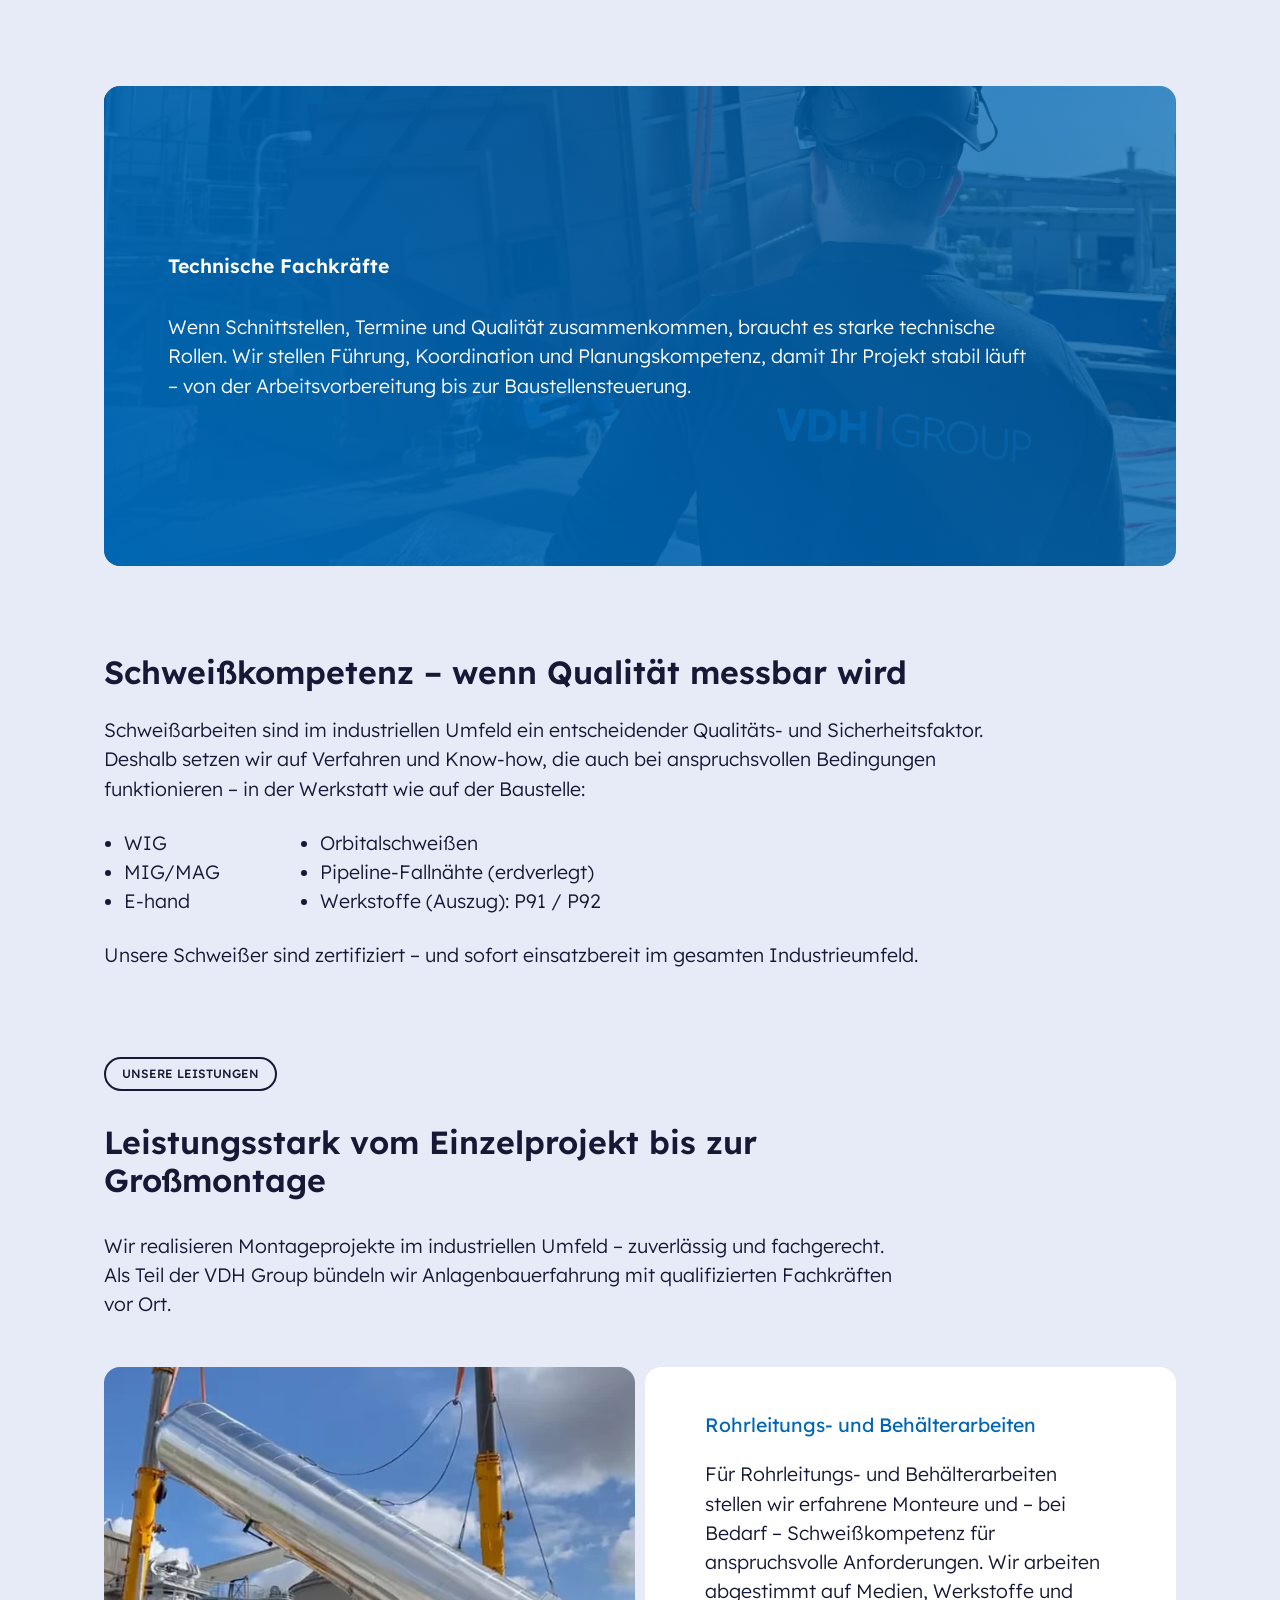
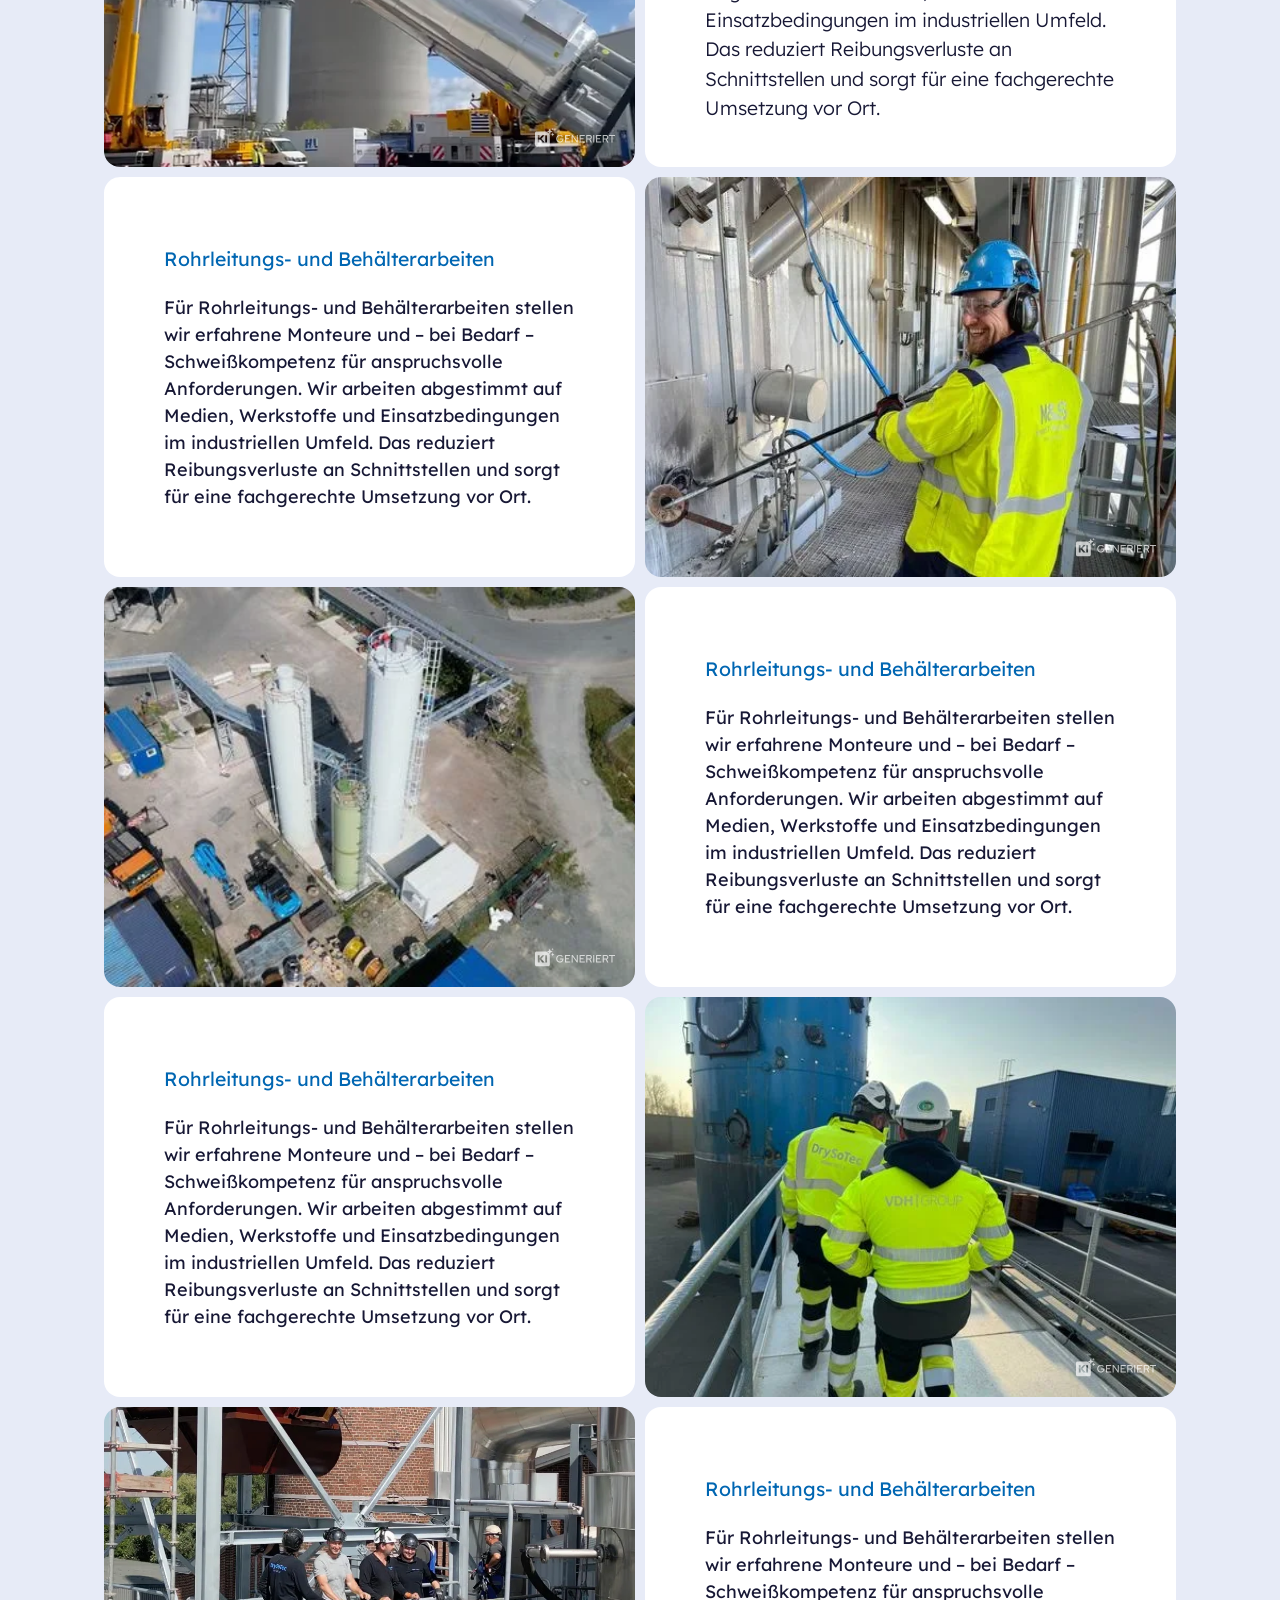
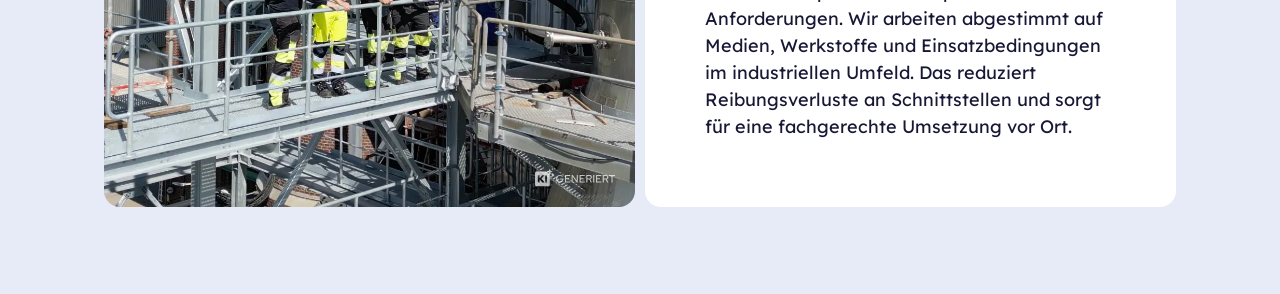
==== commit 22acd210: "responsive" ====
--- a/index.html
+++ b/index.html
@@ -29,7 +29,7 @@
               class="relative container h-480 rounded-2xl overflow-hidden flex items-center"
             >
               <img
-                src="/assets/images/specialists-bg.webp"
+                src="assets/images/specialists-bg.webp"
                 alt=""
                 class="absolute inset-0 size-full object-cover object-right z-0"
               />
@@ -54,7 +54,7 @@
       <section class="my-sec">
         <div class="components">
           <div class="container">
-            <div class="container">
+            <div class="lg:container">
               <div class="free_text max-w-900">
                 <h2>Schweißkompetenz – wenn Qualität messbar wird</h2>
                 <h3>
--- a/assets/css/style.css
+++ b/assets/css/style.css
@@ -862,6 +862,44 @@
     }
     .lg\:order-2 {
       order: 2;
+    }
+    .lg\:container {
+      width: 100%;
+    }
+    @media (width >= 450px) {
+      .lg\:container {
+        max-width: 450px;
+      }
+    }
+    @media (width >= 576px) {
+      .lg\:container {
+        max-width: 576px;
+      }
+    }
+    @media (width >= 768px) {
+      .lg\:container {
+        max-width: 768px;
+      }
+    }
+    @media (width >= 992px) {
+      .lg\:container {
+        max-width: 992px;
+      }
+    }
+    @media (width >= 1200px) {
+      .lg\:container {
+        max-width: 1200px;
+      }
+    }
+    @media (width >= 1400px) {
+      .lg\:container {
+        max-width: 1400px;
+      }
+    }
+    @media (width >= 1650px) {
+      .lg\:container {
+        max-width: 1650px;
+      }
     }
     .lg\:h-auto {
       height: auto;
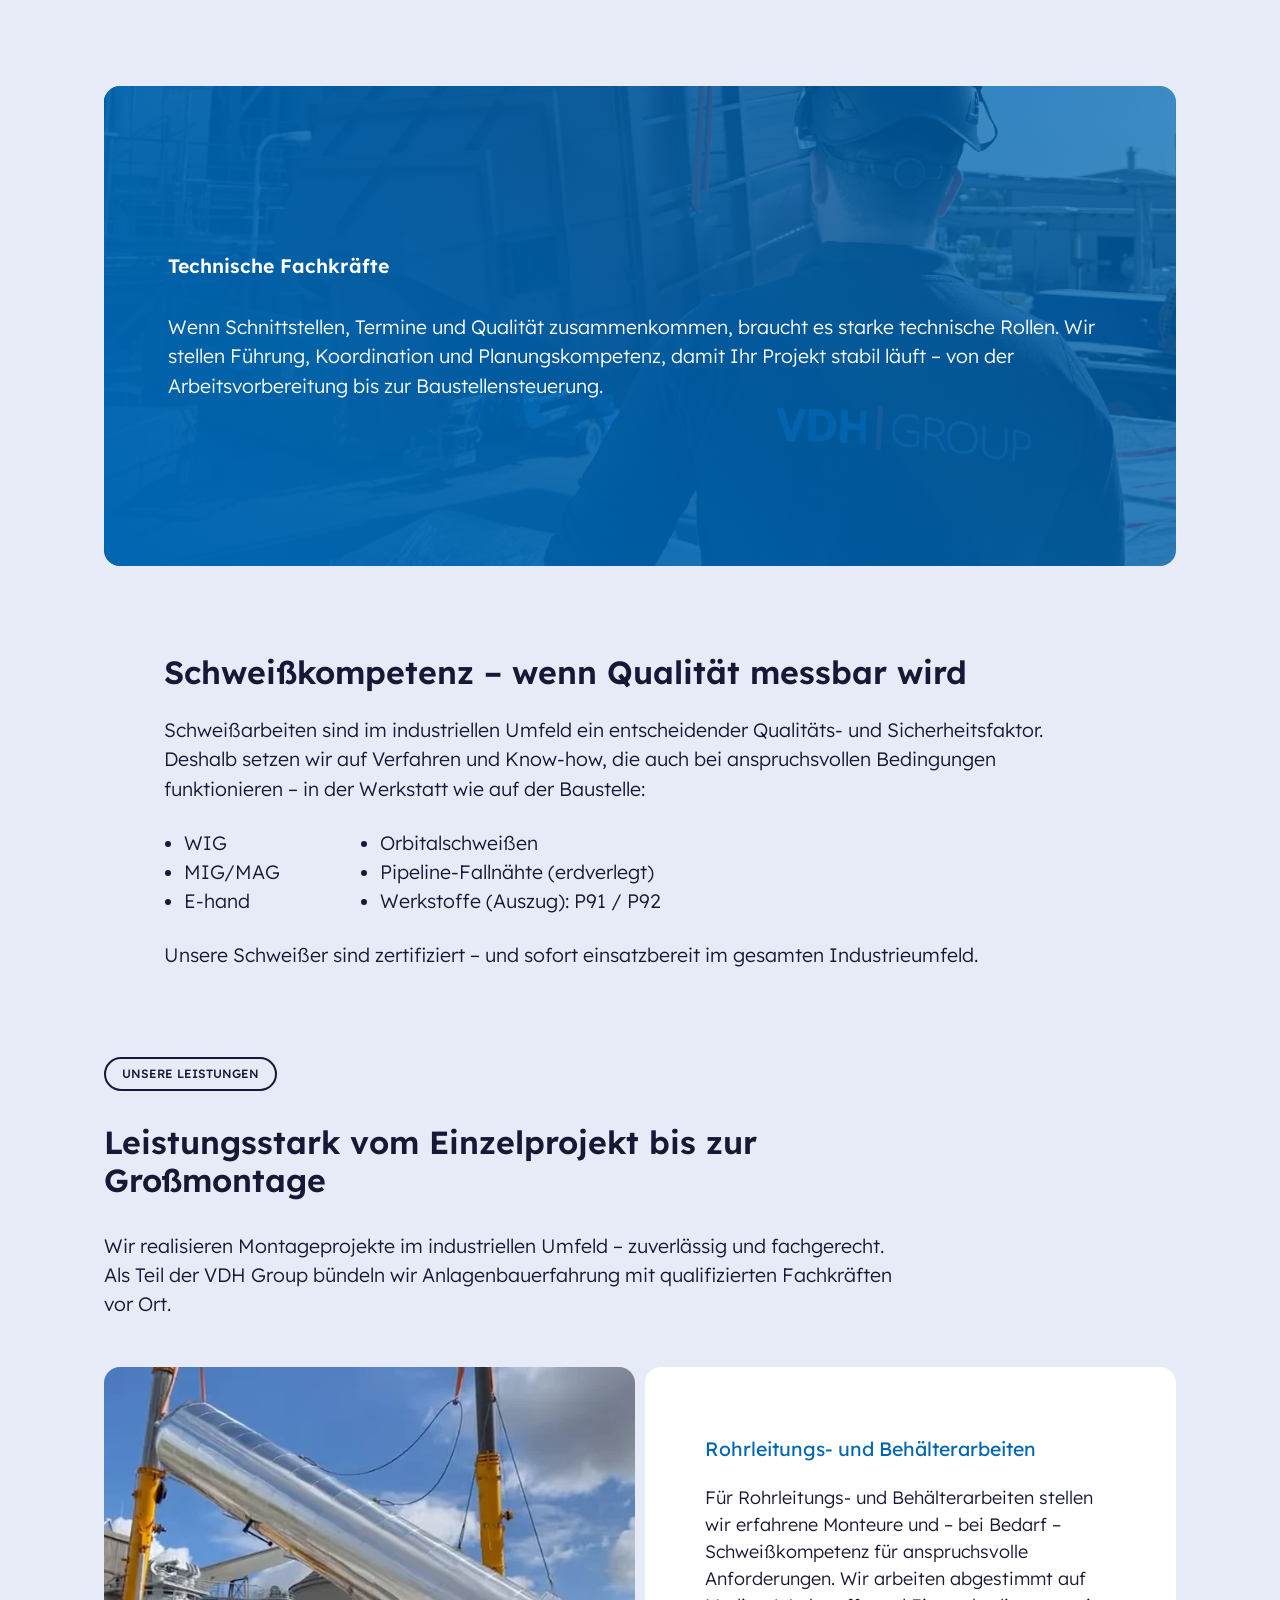
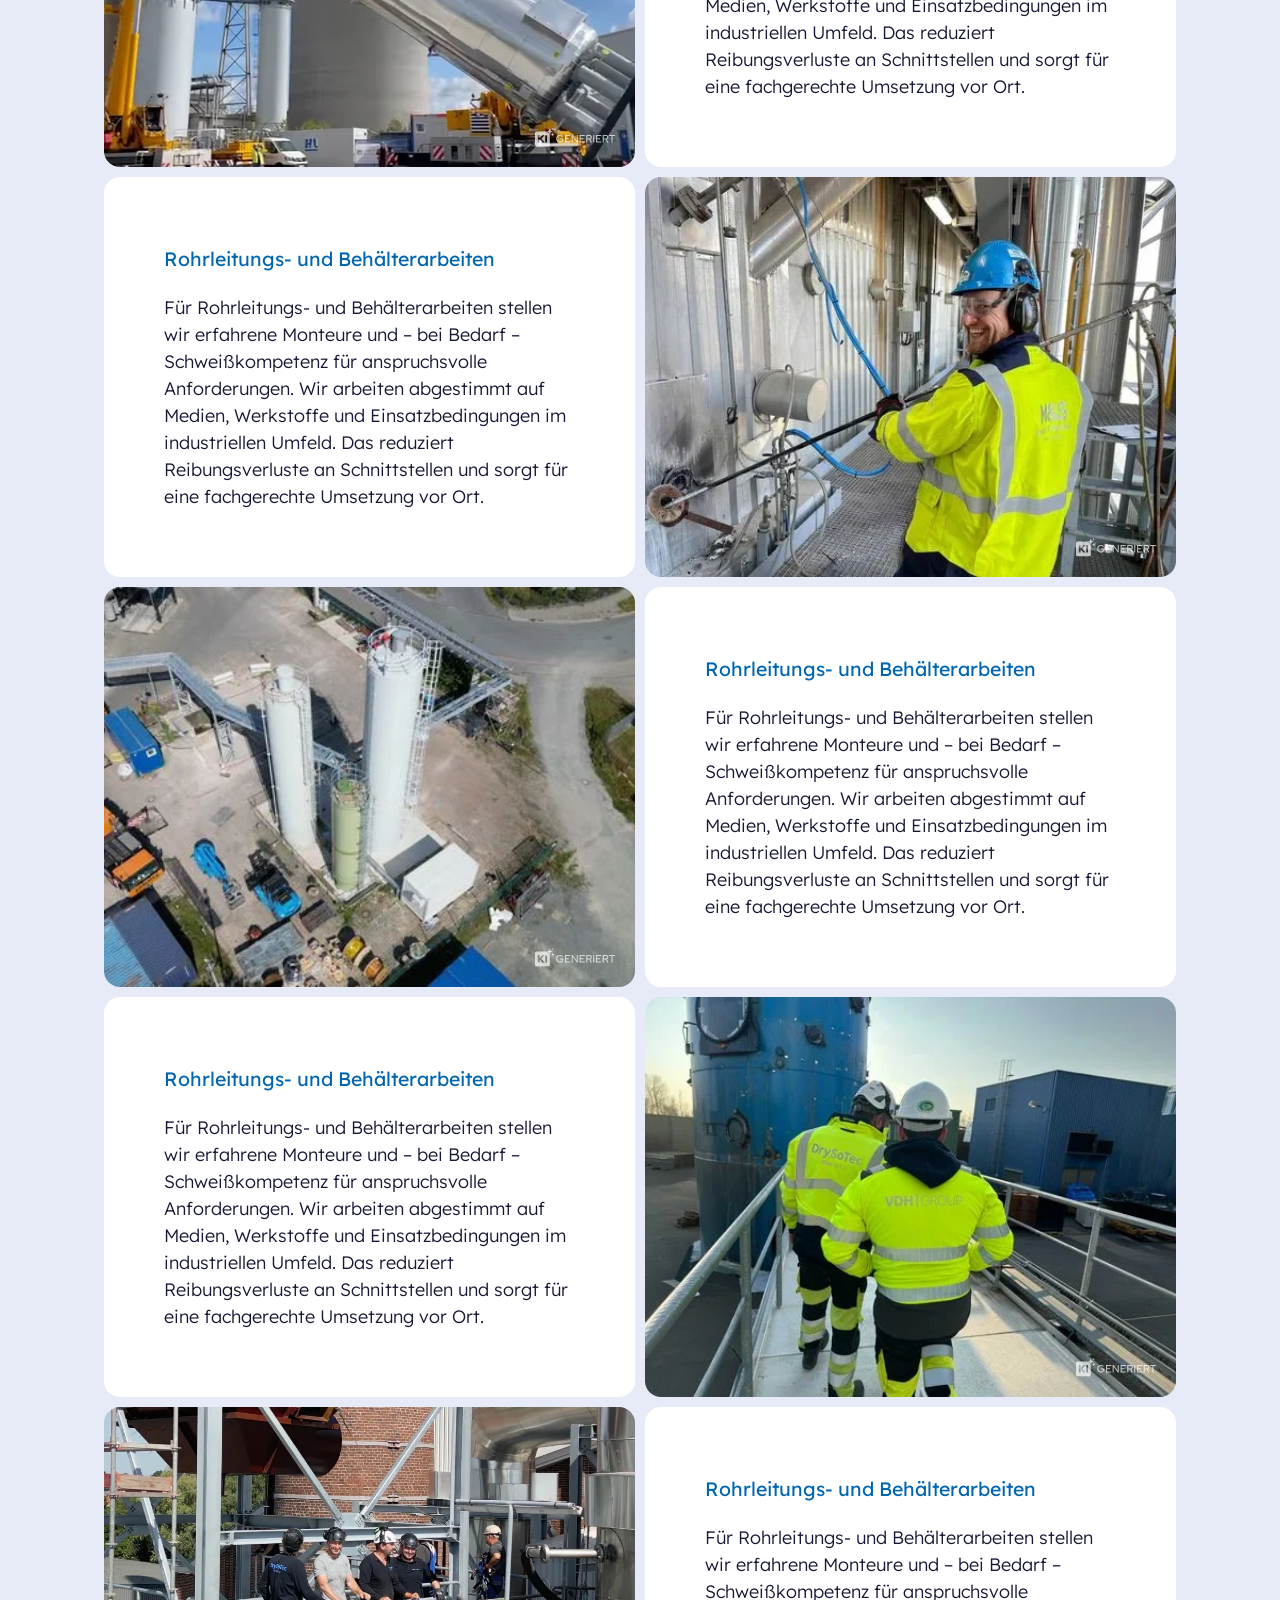
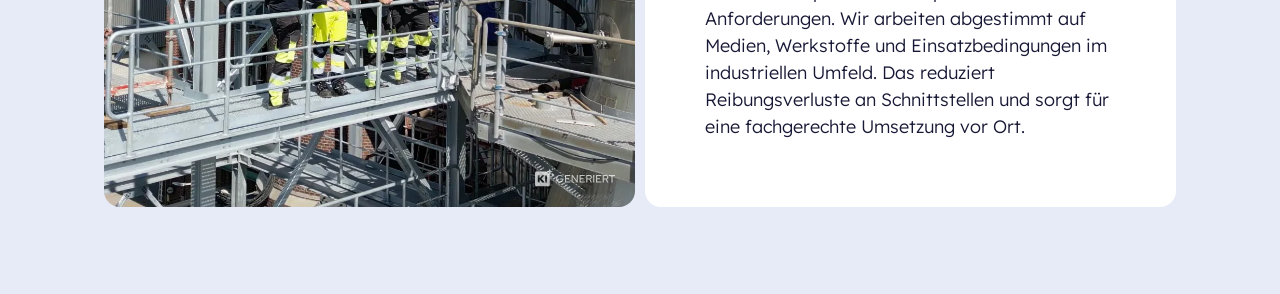
==== commit 89408216: "animation" ====
--- a/index.html
+++ b/index.html
@@ -12,9 +12,8 @@
     />
     <link rel="shortcut icon" href="favicon.ico" type="image/x-icon" />
 
-    <!-- <script defer src="assets/js/alpine.js"></script> -->
-
     <link rel="stylesheet" href="assets/css/style.css" />
+    <link rel="stylesheet" href="assets/css/aos.css" />
     <title>
       VDH Industriemontage – Ihr Partner für qualifizierte Fachkräfte
     </title>
@@ -26,6 +25,7 @@
         <div class="components">
           <div class="container">
             <div
+              data-aos="fade-up"
               class="relative container h-480 rounded-2xl overflow-hidden flex items-center"
             >
               <img
@@ -35,16 +35,20 @@
               />
 
               <div
-                class="absolute inset-0 z-10 bg-[linear-gradient(222deg,#0066b2b3,#0066b2)]"
+                class="absolute  inset-0 z-10 bg-[linear-gradient(222deg,#0066b2b3,#0066b2)]"
               ></div>
 
-              <div class="relative z-20 max-w-870 text-white free_text gap-32">
+              <div
+                class="relative  max-w-1000 z-20 text-white free_text gap-32"
+              >
                 <h3 class="font-semibold">Technische Fachkräfte</h3>
 
                 <h3>
-                  Wenn Schnittstellen, Termine und Qualität zusammenkommen, braucht es starke technische Rollen. Wir stellen Führung, Koordination und Planungskompetenz, damit Ihr Projekt stabil läuft – von der Arbeitsvorbereitung bis zur Baustellensteuerung.
-
-
+                  Wenn Schnittstellen, Termine und Qualität zusammenkommen,
+                  braucht es starke technische Rollen. Wir stellen Führung,
+                  Koordination und Planungskompetenz, damit Ihr Projekt stabil
+                  läuft – von der Arbeitsvorbereitung bis zur
+                  Baustellensteuerung.
                 </h3>
               </div>
             </div>
@@ -54,33 +58,30 @@
       <section class="my-sec">
         <div class="components">
           <div class="container">
-            <div class="lg:container">
-              <div class="free_text max-w-900">
-                <h2>Schweißkompetenz – wenn Qualität messbar wird</h2>
-                <h3>
-                  Schweißarbeiten sind im industriellen Umfeld ein
-                  entscheidender Qualitäts- und Sicherheitsfaktor. Deshalb
-                  setzen wir auf Verfahren und Know-how, die auch bei
-                  anspruchsvollen Bedingungen funktionieren – in der Werkstatt
-                  wie auf der Baustelle:
-                </h3>
-                <div class="flex flex-wrap gap-x-80 w-fit">
-                  <ul class="list-disc pl-20 w-fit">
-                    <li class=""><h3>WIG</h3></li>
-                    <li><h3>MIG/MAG</h3></li>
-                    <li><h3>E-hand</h3></li>
-                  </ul>
-                  <ul class="list-disc pl-20">
-                    <li><h3>Orbitalschweißen</h3></li>
-                    <li><h3>Pipeline-Fallnähte (erdverlegt)</h3></li>
-                    <li><h3>Werkstoffe (Auszug): P91 / P92</h3></li>
-                  </ul>
-                </div>
-                <h3>
-                  Unsere Schweißer sind zertifiziert – und sofort einsatzbereit
-                  im gesamten Industrieumfeld.
-                </h3>
-              </div>
+            <div class="free_text compact-box">
+              <h2 data-aos="fade-up">Schweißkompetenz – wenn Qualität messbar wird</h2>
+              <h3 data-aos="fade-up">
+                Schweißarbeiten sind im industriellen Umfeld ein entscheidender
+                Qualitäts- und Sicherheitsfaktor. Deshalb setzen wir auf
+                Verfahren und Know-how, die auch bei anspruchsvollen Bedingungen
+                funktionieren – in der Werkstatt wie auf der Baustelle:
+              </h3>
+              <div class="flex flex-wrap gap-x-80 w-fit">
+                <ul class="list-disc pl-20 w-fit">
+                  <li data-aos="fade-up"><h3>WIG</h3></li>
+                  <li data-aos="fade-up"><h3>MIG/MAG</h3></li>
+                  <li data-aos="fade-up"><h3>E-hand</h3></li>
+                </ul>
+                <ul class="list-disc pl-20">
+                  <li data-aos="fade-up"><h3>Orbitalschweißen</h3></li>
+                  <li data-aos="fade-up"><h3>Pipeline-Fallnähte (erdverlegt)</h3></li>
+                  <li data-aos="fade-up"><h3>Werkstoffe (Auszug): P91 / P92</h3></li>
+                </ul>
+              </div>
+              <h3 data-aos="fade-up">
+                Unsere Schweißer sind zertifiziert – und sofort einsatzbereit im
+                gesamten Industrieumfeld.
+              </h3>
             </div>
           </div>
         </div>
@@ -89,36 +90,107 @@
         <div class="container">
           <div class="componets">
             <div class="col mb-bottom gap-32 max-w-800">
-              <span
+              <span data-aos="fade-up"
                 class="border-2 rounded-full px-16 py-7 text-xs font-medium uppercase w-fit aos-init aos-animate"
                 >Unsere Leistungen</span
               >
-              <h2 class="text-32 font-semibold aos-init aos-animate">
+              <h2 data-aos="fade-up" class="text-32 font-semibold aos-init aos-animate">
                 Leistungsstark vom Einzelprojekt bis zur Großmontage
               </h2>
-              <div class="free_text text-22 aos-init aos-animate">
+              <h3 data-aos="fade-up" class="free_text text-22 aos-init aos-animate">
                 Wir realisieren Montageprojekte im industriellen Umfeld –
                 zuverlässig und fachgerecht. Als Teil der VDH Group bündeln wir
                 Anlagenbauerfahrung mit qualifizierten Fachkräften vor Ort.
-              </div>
+              </h3>
             </div>
             <div class="col gap-10">
               <div class="cols_1_1 row gap-10">
+                <div data-aos="fade-up"
+                  class="col relative h-400 max-h-400 rounded-2xl overflow-hidden"
+                >
+                  <img
+                    src="assets/images/services1.webp"
+                    alt=""
+                    class="absolute inset-0 w-full h-full object-cover"
+                  />
+                  <img
+                    src="assets/icons/KI generiert.svg"
+                    alt="KI generiert"
+                    class="wm_wrapper"
+                  />
+                </div>
                 <div
+                 data-aos="fade-up"
+                  class="col bg-white rounded-2xl flex flex-col justify-center free_text gap-20"
+                  style="
+                    padding-inline: clamp(1.5rem, 0.513rem + 4.048vw, 4.688rem);
+                    padding-block: clamp(1.5rem, 0.997rem + 2.063vw, 3.125rem);
+                  "
+                >
+                  <h3 class="font-normal text-brand-blue">
+                    Rohrleitungs- und Behälterarbeiten
+                  </h3>
+                  <p class="font-light">
+                    Für Rohrleitungs- und Behälterarbeiten stellen wir erfahrene
+                    Monteure und – bei Bedarf – Schweißkompetenz für
+                    anspruchsvolle Anforderungen. Wir arbeiten abgestimmt auf
+                    Medien, Werkstoffe und Einsatzbedingungen im industriellen
+                    Umfeld. Das reduziert Reibungsverluste an Schnittstellen und
+                    sorgt für eine fachgerechte Umsetzung vor Ort.
+                  </p>
+                </div>
+              </div>
+              <div class="cols_1_1 row gap-10">
+                <div data-aos="fade-up"
+                  class="col bg-white rounded-2xl flex flex-col justify-center free_text gap-20 order-2 lg:order-1"
+                  style="
+                    padding-inline: clamp(1.5rem, 0.513rem + 4.048vw, 4.688rem);
+                    padding-block: clamp(1.5rem, 0.997rem + 2.063vw, 3.125rem);
+                  "
+                >
+                  <h3 class="font-normal text-brand-blue">
+                    Rohrleitungs- und Behälterarbeiten
+                  </h3>
+                  <p class="font-light">
+                    Für Rohrleitungs- und Behälterarbeiten stellen wir erfahrene
+                    Monteure und – bei Bedarf – Schweißkompetenz für
+                    anspruchsvolle Anforderungen. Wir arbeiten abgestimmt auf
+                    Medien, Werkstoffe und Einsatzbedingungen im industriellen
+                    Umfeld. Das reduziert Reibungsverluste an Schnittstellen und
+                    sorgt für eine fachgerechte Umsetzung vor Ort.
+                  </p>
+                </div>
+                <div data-aos="fade-up"
+                  class="col relative h-400 max-h-400 rounded-2xl overflow-hidden order-1 lg:order-2"
+                >
+                  <img
+                    src="assets/images/services2.webp"
+                    alt=""
+                    class="absolute inset-0 w-full h-full object-cover"
+                  />
+                  <img
+                    src="assets/icons/KI generiert.svg"
+                    alt="KI generiert"
+                    class="wm_wrapper"
+                  />
+                </div>
+              </div>
+              <div class="cols_1_1 row gap-10">
+                <div data-aos="fade-up"
                   class="col relative h-400 max-h-400 rounded-2xl overflow-hidden"
                 >
                   <img
-                    src="assets/images/services1.webp"
-                    alt=""
-                    class="absolute inset-0 w-full h-full object-cover"
-                  />
-                  <img
-                    src="assets/icons/KI generiert.svg"
-                    alt="KI generiert"
-                    class="wm_wrapper"
-                  />
-                </div>
-                <div
+                    src="assets/images/services3.webp"
+                    alt=""
+                    class="absolute inset-0 w-full h-full object-cover"
+                  />
+                  <img
+                    src="assets/icons/KI generiert.svg"
+                    alt="KI generiert"
+                    class="wm_wrapper"
+                  />
+                </div>
+                <div data-aos="fade-up"
                   class="col bg-white rounded-2xl flex flex-col justify-center free_text gap-20"
                   style="
                     padding-inline: clamp(1.5rem, 0.513rem + 4.048vw, 4.688rem);
@@ -128,18 +200,18 @@
                   <h3 class="font-normal text-brand-blue">
                     Rohrleitungs- und Behälterarbeiten
                   </h3>
-                  <h3>
-                    Für Rohrleitungs- und Behälterarbeiten stellen wir erfahrene
-                    Monteure und – bei Bedarf – Schweißkompetenz für
-                    anspruchsvolle Anforderungen. Wir arbeiten abgestimmt auf
-                    Medien, Werkstoffe und Einsatzbedingungen im industriellen
-                    Umfeld. Das reduziert Reibungsverluste an Schnittstellen und
-                    sorgt für eine fachgerechte Umsetzung vor Ort.
-                  </h3>
-                </div>
-              </div>
-              <div class="cols_1_1 row gap-10">
-                <div
+                  <p class="font-light">
+                    Für Rohrleitungs- und Behälterarbeiten stellen wir erfahrene
+                    Monteure und – bei Bedarf – Schweißkompetenz für
+                    anspruchsvolle Anforderungen. Wir arbeiten abgestimmt auf
+                    Medien, Werkstoffe und Einsatzbedingungen im industriellen
+                    Umfeld. Das reduziert Reibungsverluste an Schnittstellen und
+                    sorgt für eine fachgerechte Umsetzung vor Ort.
+                  </p>
+                </div>
+              </div>
+              <div class="cols_1_1 row gap-10">
+                <div data-aos="fade-up"
                   class="col bg-white rounded-2xl flex flex-col justify-center free_text gap-20 order-2 lg:order-1"
                   style="
                     padding-inline: clamp(1.5rem, 0.513rem + 4.048vw, 4.688rem);
@@ -149,46 +221,46 @@
                   <h3 class="font-normal text-brand-blue">
                     Rohrleitungs- und Behälterarbeiten
                   </h3>
-                  <h4>
-                    Für Rohrleitungs- und Behälterarbeiten stellen wir erfahrene
-                    Monteure und – bei Bedarf – Schweißkompetenz für
-                    anspruchsvolle Anforderungen. Wir arbeiten abgestimmt auf
-                    Medien, Werkstoffe und Einsatzbedingungen im industriellen
-                    Umfeld. Das reduziert Reibungsverluste an Schnittstellen und
-                    sorgt für eine fachgerechte Umsetzung vor Ort.
-                  </h4>
-                </div>
-                <div
+                  <p class="font-light">
+                    Für Rohrleitungs- und Behälterarbeiten stellen wir erfahrene
+                    Monteure und – bei Bedarf – Schweißkompetenz für
+                    anspruchsvolle Anforderungen. Wir arbeiten abgestimmt auf
+                    Medien, Werkstoffe und Einsatzbedingungen im industriellen
+                    Umfeld. Das reduziert Reibungsverluste an Schnittstellen und
+                    sorgt für eine fachgerechte Umsetzung vor Ort.
+                  </p>
+                </div>
+                <div data-aos="fade-up"
                   class="col relative h-400 max-h-400 rounded-2xl overflow-hidden order-1 lg:order-2"
                 >
                   <img
-                    src="assets/images/services2.webp"
-                    alt=""
-                    class="absolute inset-0 w-full h-full object-cover"
-                  />
-                  <img
-                    src="assets/icons/KI generiert.svg"
-                    alt="KI generiert"
-                    class="wm_wrapper"
-                  />
-                </div>
-              </div>
-              <div class="cols_1_1 row gap-10">
-                <div
+                    src="assets/images/services4.webp"
+                    alt=""
+                    class="absolute inset-0 w-full h-full object-cover"
+                  />
+                  <img
+                    src="assets/icons/KI generiert.svg"
+                    alt="KI generiert"
+                    class="wm_wrapper"
+                  />
+                </div>
+              </div>
+              <div class="cols_1_1 row gap-10">
+                <div data-aos="fade-up"
                   class="col relative h-400 max-h-400 rounded-2xl overflow-hidden"
                 >
                   <img
-                    src="assets/images/services3.webp"
-                    alt=""
-                    class="absolute inset-0 w-full h-full object-cover"
-                  />
-                  <img
-                    src="assets/icons/KI generiert.svg"
-                    alt="KI generiert"
-                    class="wm_wrapper"
-                  />
-                </div>
-                <div
+                    src="assets/images/services5.webp"
+                    alt=""
+                    class="absolute inset-0 w-full h-full object-cover"
+                  />
+                  <img
+                    src="assets/icons/KI generiert.svg"
+                    alt="KI generiert"
+                    class="wm_wrapper"
+                  />
+                </div>
+                <div data-aos="fade-up"
                   class="col bg-white rounded-2xl flex flex-col justify-center free_text gap-20"
                   style="
                     padding-inline: clamp(1.5rem, 0.513rem + 4.048vw, 4.688rem);
@@ -198,84 +270,14 @@
                   <h3 class="font-normal text-brand-blue">
                     Rohrleitungs- und Behälterarbeiten
                   </h3>
-                  <h4>
-                    Für Rohrleitungs- und Behälterarbeiten stellen wir erfahrene
-                    Monteure und – bei Bedarf – Schweißkompetenz für
-                    anspruchsvolle Anforderungen. Wir arbeiten abgestimmt auf
-                    Medien, Werkstoffe und Einsatzbedingungen im industriellen
-                    Umfeld. Das reduziert Reibungsverluste an Schnittstellen und
-                    sorgt für eine fachgerechte Umsetzung vor Ort.
-                  </h4>
-                </div>
-              </div>
-              <div class="cols_1_1 row gap-10">
-                <div
-                  class="col bg-white rounded-2xl flex flex-col justify-center free_text gap-20 order-2 lg:order-1"
-                  style="
-                    padding-inline: clamp(1.5rem, 0.513rem + 4.048vw, 4.688rem);
-                    padding-block: clamp(1.5rem, 0.997rem + 2.063vw, 3.125rem);
-                  "
-                >
-                  <h3 class="font-normal text-brand-blue">
-                    Rohrleitungs- und Behälterarbeiten
-                  </h3>
-                  <h4>
-                    Für Rohrleitungs- und Behälterarbeiten stellen wir erfahrene
-                    Monteure und – bei Bedarf – Schweißkompetenz für
-                    anspruchsvolle Anforderungen. Wir arbeiten abgestimmt auf
-                    Medien, Werkstoffe und Einsatzbedingungen im industriellen
-                    Umfeld. Das reduziert Reibungsverluste an Schnittstellen und
-                    sorgt für eine fachgerechte Umsetzung vor Ort.
-                  </h4>
-                </div>
-                <div
-                  class="col relative h-400 max-h-400 rounded-2xl overflow-hidden order-1 lg:order-2"
-                >
-                  <img
-                    src="assets/images/services4.webp"
-                    alt=""
-                    class="absolute inset-0 w-full h-full object-cover"
-                  />
-                  <img
-                    src="assets/icons/KI generiert.svg"
-                    alt="KI generiert"
-                    class="wm_wrapper"
-                  />
-                </div>
-              </div>
-              <div class="cols_1_1 row gap-10">
-                <div
-                  class="col relative h-400 max-h-400 rounded-2xl overflow-hidden"
-                >
-                  <img
-                    src="assets/images/services5.webp"
-                    alt=""
-                    class="absolute inset-0 w-full h-full object-cover"
-                  />
-                  <img
-                    src="assets/icons/KI generiert.svg"
-                    alt="KI generiert"
-                    class="wm_wrapper"
-                  />
-                </div>
-                <div
-                  class="col bg-white rounded-2xl flex flex-col justify-center free_text gap-20"
-                  style="
-                    padding-inline: clamp(1.5rem, 0.513rem + 4.048vw, 4.688rem);
-                    padding-block: clamp(1.5rem, 0.997rem + 2.063vw, 3.125rem);
-                  "
-                >
-                  <h3 class="font-normal text-brand-blue">
-                    Rohrleitungs- und Behälterarbeiten
-                  </h3>
-                  <h4>
-                    Für Rohrleitungs- und Behälterarbeiten stellen wir erfahrene
-                    Monteure und – bei Bedarf – Schweißkompetenz für
-                    anspruchsvolle Anforderungen. Wir arbeiten abgestimmt auf
-                    Medien, Werkstoffe und Einsatzbedingungen im industriellen
-                    Umfeld. Das reduziert Reibungsverluste an Schnittstellen und
-                    sorgt für eine fachgerechte Umsetzung vor Ort.
-                  </h4>
+                  <p class="font-light">
+                    Für Rohrleitungs- und Behälterarbeiten stellen wir erfahrene
+                    Monteure und – bei Bedarf – Schweißkompetenz für
+                    anspruchsvolle Anforderungen. Wir arbeiten abgestimmt auf
+                    Medien, Werkstoffe und Einsatzbedingungen im industriellen
+                    Umfeld. Das reduziert Reibungsverluste an Schnittstellen und
+                    sorgt für eine fachgerechte Umsetzung vor Ort.
+                  </p>
                 </div>
               </div>
             </div>
@@ -283,7 +285,15 @@
         </div>
       </section>
     </main>
-    <footer></footer>
+    <script src="https://unpkg.com/aos@next/dist/aos.js"></script>
     <script src="assets/js/script.js"></script>
+    <script>
+      AOS.init({
+        duration: 800,
+        delay: 100,
+        once: true,
+        offset: 50,
+      });
+    </script>
   </body>
 </html>
--- a/assets/css/style.css
+++ b/assets/css/style.css
@@ -25,13 +25,10 @@
     --text-xs--line-height: calc(1 / 0.75);
     --text-sm: 0.875rem;
     --text-sm--line-height: calc(1.25 / 0.875);
-    --text-xl: 1.25rem;
-    --text-xl--line-height: calc(1.75 / 1.25);
     --font-weight-light: 300;
     --font-weight-normal: 400;
     --font-weight-medium: 500;
     --font-weight-semibold: 600;
-    --font-weight-bold: 700;
     --radius-xl: 0.75rem;
     --radius-2xl: 1rem;
     --blur-xs: 4px;
@@ -41,6 +38,7 @@
     --default-mono-font-family: var(--font-mono);
     --spacing-sec: clamp(3.4375rem, 2.4603rem + 3.6789vw, 6.875rem);
     --spacing-bottom: clamp(1.5rem, 1rem + 2.5vw, 4rem);
+    --spacing-left: clamp(1.5rem,.513rem + 4.048vw,4.688rem);
     --color-ghost-white: #e7ebf7;
     --color-red: #b6181f;
     --color-brand-blue: #0066b2;
@@ -52,7 +50,7 @@
     --text-32: 32px;
     --text-32--line-height: 1.2;
     --text-18: 18px;
-    --text-22: clamp(1rem, 0.8934rem + 0.4013vw, 1.375rem);
+    --text-22: clamp(1.125rem, 0.8934rem + 0.4013vw, 1.375rem);
     --text-22--line-height: 1.5;
   }
 }
@@ -220,9 +218,15 @@
   .top-auto {
     top: auto;
   }
+  .top-bottom {
+    top: var(--spacing-bottom);
+  }
   .right-0 {
     right: 0px;
   }
+  .bottom-bottom {
+    bottom: var(--spacing-bottom);
+  }
   .-z-1 {
     z-index: calc(1 * -1);
   }
@@ -252,9 +256,6 @@
   }
   .order-2 {
     order: 2;
-  }
-  .col-auto {
-    grid-column: auto;
   }
   .container {
     width: 100%;
@@ -280,35 +281,20 @@
       max-width: 1650px;
     }
   }
-  .mx-8 {
-    margin-inline: calc(var(--spacing) * 8);
-  }
-  .mx-882 {
-    margin-inline: calc(var(--spacing) * 882);
-  }
   .my-sec {
     margin-block: var(--spacing-sec);
   }
-  .ms-0 {
-    margin-inline-start: 0px;
-  }
   .mt-45 {
     margin-top: calc(var(--spacing) * 45);
   }
   .mt-60 {
     margin-top: calc(var(--spacing) * 60);
   }
-  .mt-\[100px\] {
-    margin-top: 100px;
-  }
   .mb-10 {
     margin-bottom: calc(var(--spacing) * 10);
   }
   .mb-20 {
     margin-bottom: calc(var(--spacing) * 20);
-  }
-  .mb-\[0\.6rem\] {
-    margin-bottom: 0.6rem;
   }
   .mb-bottom {
     margin-bottom: var(--spacing-bottom);
@@ -343,9 +329,6 @@
       padding-inline: calc(var(--spacing) * 28);
     }
   }
-  .block {
-    display: block;
-  }
   .flex {
     display: flex;
   }
@@ -363,21 +346,12 @@
     width: 100%;
     height: 100%;
   }
-  .h-4 {
-    height: calc(var(--spacing) * 4);
-  }
-  .h-80 {
-    height: calc(var(--spacing) * 80);
-  }
   .h-400 {
     height: calc(var(--spacing) * 400);
   }
   .h-480 {
     height: calc(var(--spacing) * 480);
   }
-  .h-\[30rem\] {
-    height: 30rem;
-  }
   .h-dvh {
     height: 100dvh;
   }
@@ -405,26 +379,11 @@
   .w-full {
     width: 100%;
   }
-  .max-w-3 {
-    max-width: calc(var(--spacing) * 3);
-  }
-  .max-w-100 {
-    max-width: calc(var(--spacing) * 100);
-  }
   .max-w-800 {
     max-width: calc(var(--spacing) * 800);
   }
   .max-w-870 {
     max-width: calc(var(--spacing) * 870);
-  }
-  .max-w-880 {
-    max-width: calc(var(--spacing) * 880);
-  }
-  .max-w-882 {
-    max-width: calc(var(--spacing) * 882);
-  }
-  .max-w-900 {
-    max-width: calc(var(--spacing) * 900);
   }
   .max-w-1000 {
     max-width: calc(var(--spacing) * 1000);
@@ -505,9 +464,6 @@
   .list-disc {
     list-style-type: disc;
   }
-  .grid-cols-2 {
-    grid-template-columns: repeat(2, minmax(0, 1fr));
-  }
   .flex-col {
     flex-direction: column;
   }
@@ -532,12 +488,6 @@
   .justify-center {
     justify-content: center;
   }
-  .justify-start {
-    justify-content: flex-start;
-  }
-  .gap-0 {
-    gap: 0px;
-  }
   .gap-10 {
     gap: calc(var(--spacing) * 10);
   }
@@ -547,9 +497,6 @@
   .gap-15 {
     gap: calc(var(--spacing) * 15);
   }
-  .gap-16 {
-    gap: calc(var(--spacing) * 16);
-  }
   .gap-18 {
     gap: calc(var(--spacing) * 18);
   }
@@ -570,9 +517,6 @@
   }
   .gap-75 {
     gap: calc(var(--spacing) * 75);
-  }
-  .gap-80 {
-    gap: calc(var(--spacing) * 80);
   }
   :where(.space-y-40 > :not(:last-child)) {
     --tw-space-y-reverse: 0;
@@ -591,9 +535,6 @@
   .rounded-2xl {
     border-radius: var(--radius-2xl);
   }
-  .rounded-\[1\.25rem\] {
-    border-radius: 1.25rem;
-  }
   .rounded-full {
     border-radius: calc(infinity * 1px);
   }
@@ -626,12 +567,6 @@
       background-color: color-mix(in oklab, var(--color-black) 90%, transparent);
     }
   }
-  .bg-brand-blue {
-    background-color: var(--color-brand-blue);
-  }
-  .bg-dark-blue {
-    background-color: var(--color-dark-blue);
-  }
   .bg-white {
     background-color: var(--color-white);
   }
@@ -644,9 +579,6 @@
   .bg-\[linear-gradient\(222deg\,\#0066b2b3\,\#0066b2\)\] {
     background-image: linear-gradient(222deg,#0066b2b3,#0066b2);
   }
-  .bg-\[linear-gradient\(222deg\,var\(--color-brand-blue-light\)\,var\(--color-brand-blue\)\)\] {
-    background-image: linear-gradient(222deg,var(--color-brand-blue-light),var(--color-brand-blue));
-  }
   .object-cover {
     object-fit: cover;
   }
@@ -662,38 +594,20 @@
   .p-30 {
     padding: calc(var(--spacing) * 30);
   }
-  .p-sec {
-    padding: var(--spacing-sec);
-  }
-  .px-0 {
-    padding-inline: 0px;
-  }
   .px-16 {
     padding-inline: calc(var(--spacing) * 16);
   }
   .py-7 {
     padding-block: calc(var(--spacing) * 7);
   }
-  .ps-0 {
-    padding-inline-start: 0px;
-  }
   .pt-55 {
     padding-top: calc(var(--spacing) * 55);
   }
   .pr-10 {
     padding-right: calc(var(--spacing) * 10);
   }
-  .pl-0 {
-    padding-left: 0px;
-  }
   .pl-20 {
     padding-left: calc(var(--spacing) * 20);
-  }
-  .pl-30 {
-    padding-left: calc(var(--spacing) * 30);
-  }
-  .text-start {
-    text-align: start;
   }
   .text-22 {
     font-size: var(--text-22);
@@ -703,17 +617,13 @@
     font-size: var(--text-32);
     line-height: var(--tw-leading, var(--text-32--line-height));
   }
-  .text-xl {
-    font-size: var(--text-xl);
-    line-height: var(--tw-leading, var(--text-xl--line-height));
-  }
   .text-xs {
     font-size: var(--text-xs);
     line-height: var(--tw-leading, var(--text-xs--line-height));
   }
-  .font-bold {
-    --tw-font-weight: var(--font-weight-bold);
-    font-weight: var(--font-weight-bold);
+  .font-light {
+    --tw-font-weight: var(--font-weight-light);
+    font-weight: var(--font-weight-light);
   }
   .font-medium {
     --tw-font-weight: var(--font-weight-medium);
@@ -732,9 +642,6 @@
   }
   .text-brand-blue {
     color: var(--color-brand-blue);
-  }
-  .text-dark-blue {
-    color: var(--color-dark-blue);
   }
   .text-white {
     color: var(--color-white);
@@ -852,9 +759,6 @@
     .md\:w-1\/2 {
       width: calc(1 / 2 * 100%);
     }
-    .md\:grid-cols-2 {
-      grid-template-columns: repeat(2, minmax(0, 1fr));
-    }
   }
   @media (width >= 992px) {
     .lg\:order-1 {
@@ -862,50 +766,6 @@
     }
     .lg\:order-2 {
       order: 2;
-    }
-    .lg\:container {
-      width: 100%;
-    }
-    @media (width >= 450px) {
-      .lg\:container {
-        max-width: 450px;
-      }
-    }
-    @media (width >= 576px) {
-      .lg\:container {
-        max-width: 576px;
-      }
-    }
-    @media (width >= 768px) {
-      .lg\:container {
-        max-width: 768px;
-      }
-    }
-    @media (width >= 992px) {
-      .lg\:container {
-        max-width: 992px;
-      }
-    }
-    @media (width >= 1200px) {
-      .lg\:container {
-        max-width: 1200px;
-      }
-    }
-    @media (width >= 1400px) {
-      .lg\:container {
-        max-width: 1400px;
-      }
-    }
-    @media (width >= 1650px) {
-      .lg\:container {
-        max-width: 1650px;
-      }
-    }
-    .lg\:h-auto {
-      height: auto;
-    }
-    .lg\:max-h-400 {
-      max-height: calc(var(--spacing) * 400);
     }
     .lg\:w-1\/3 {
       width: calc(1 / 3 * 100%);
@@ -1275,7 +1135,7 @@
   .compact-box {
     max-width: calc(var(--spacing) * 1000);
     @media (width >= 1200px) {
-      padding-inline-start: var(--spacing-sec);
+      padding-left: var(--spacing-left);
     }
   }
   .wm_wrapper {
